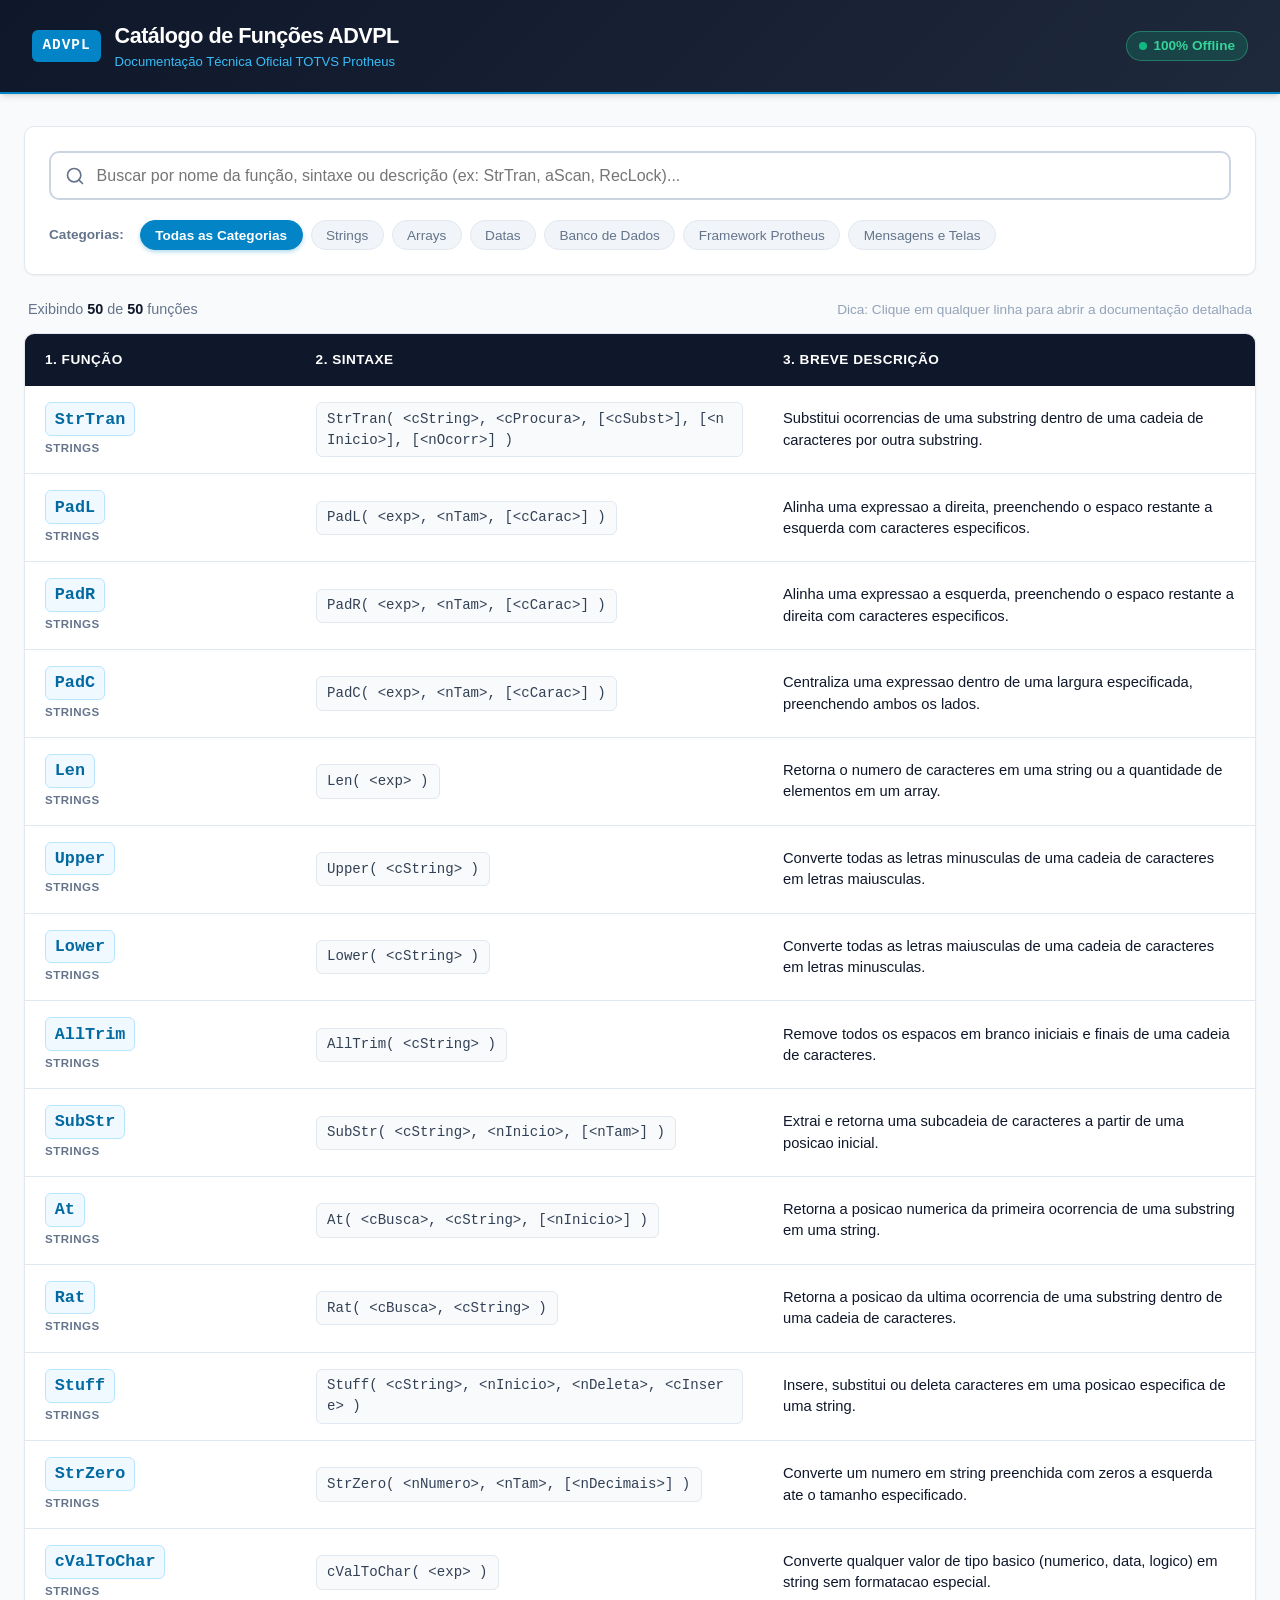
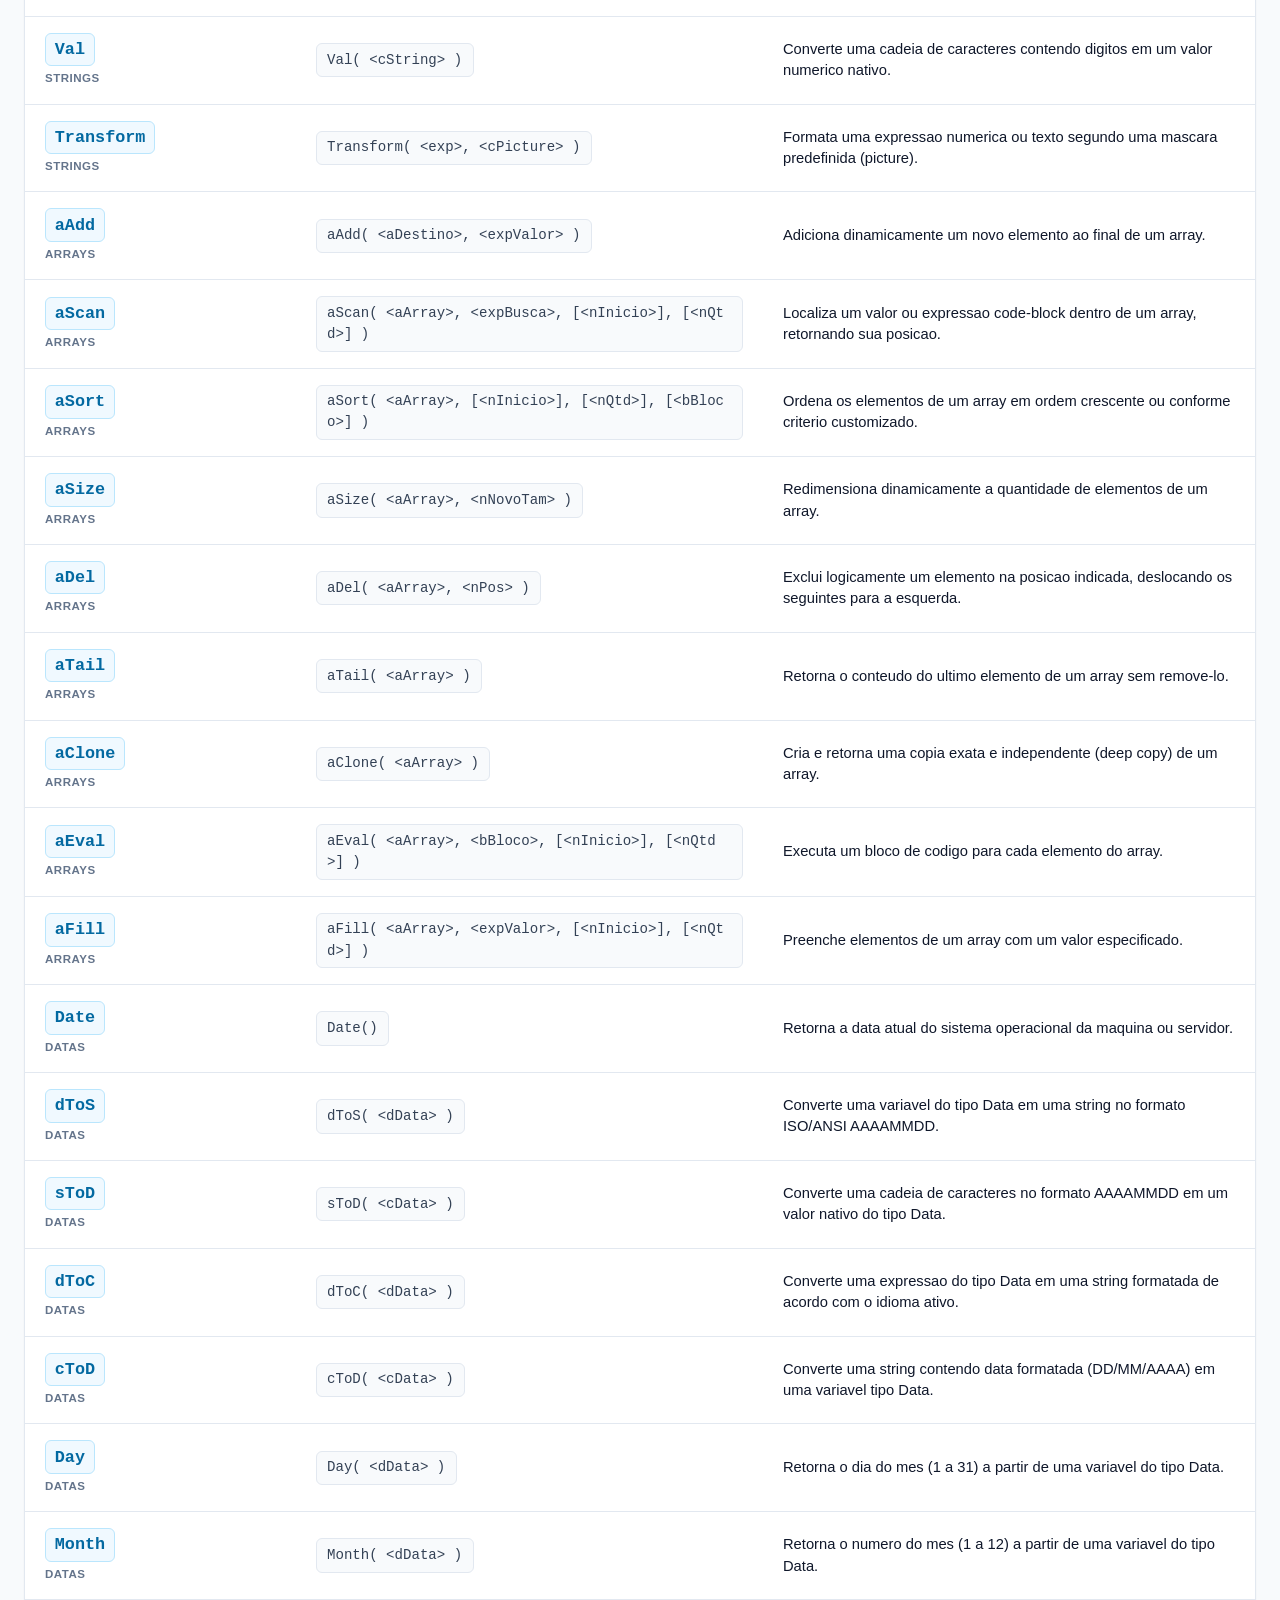
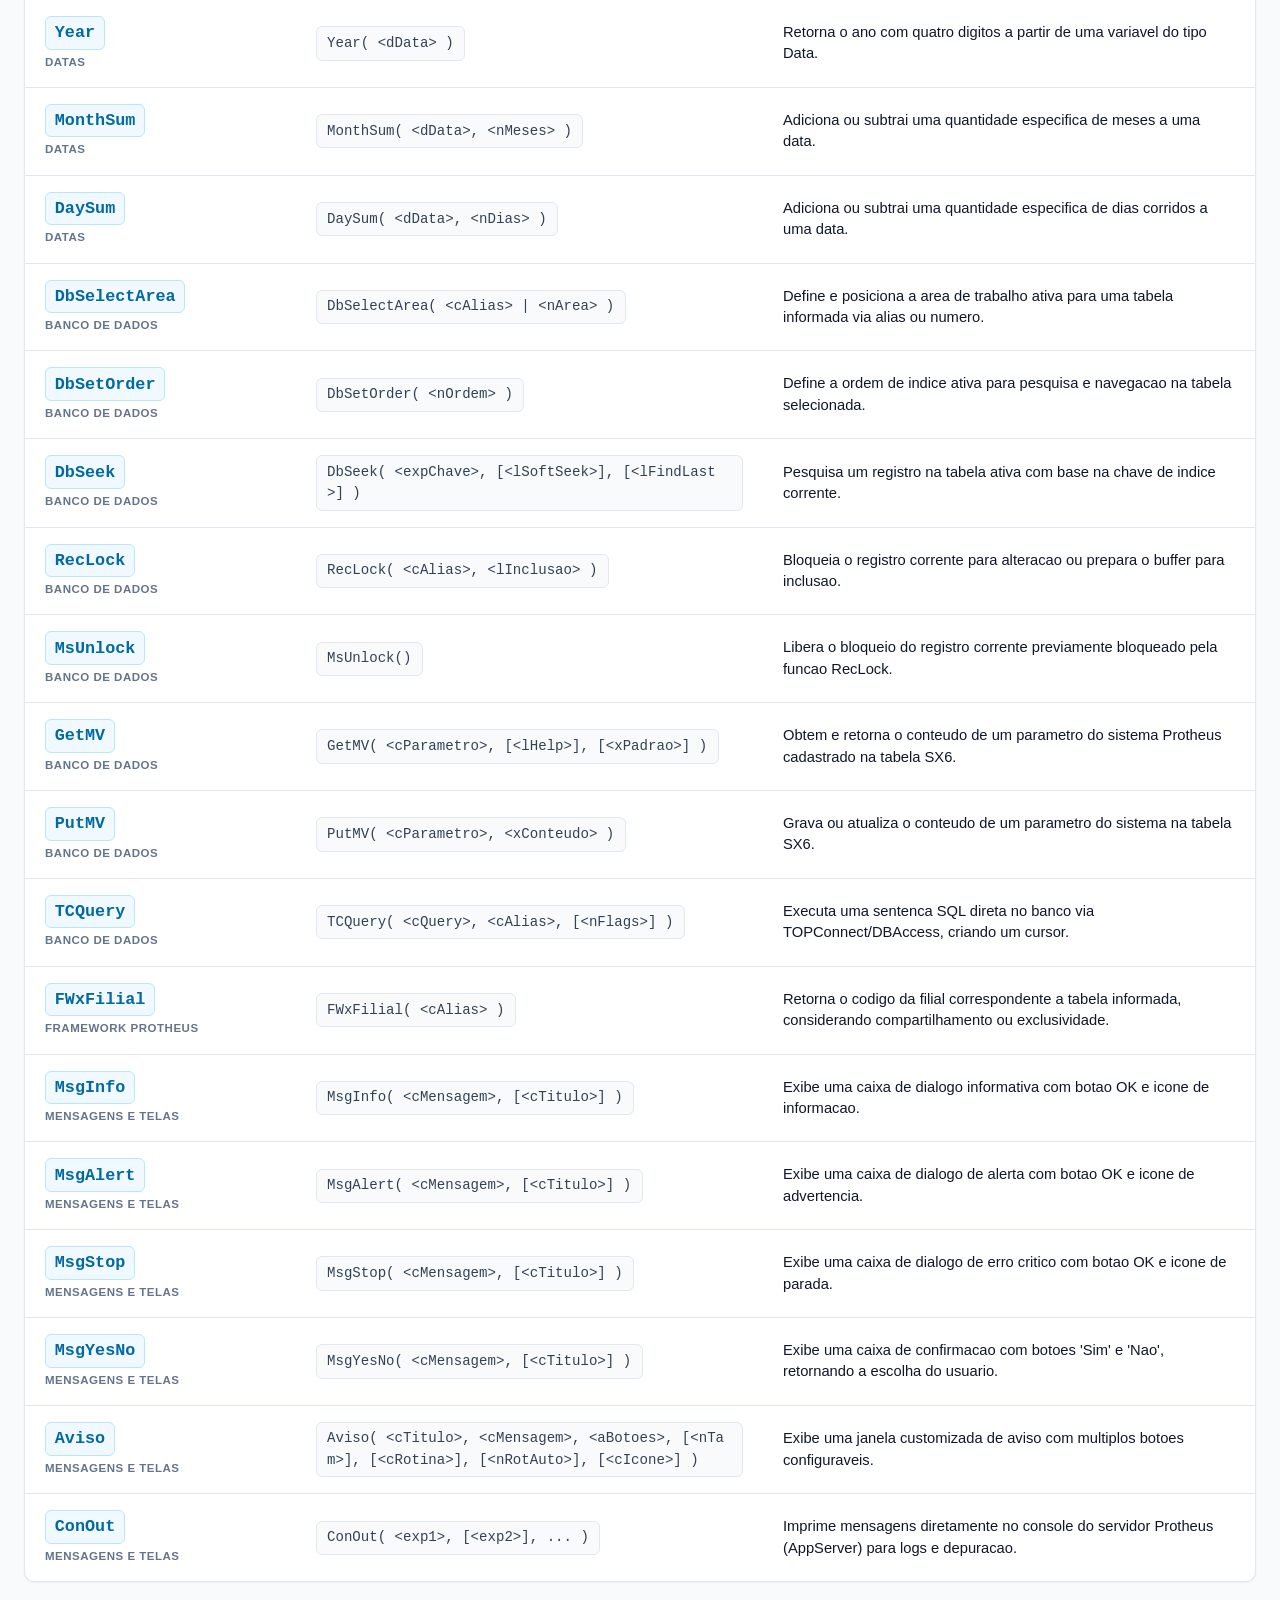
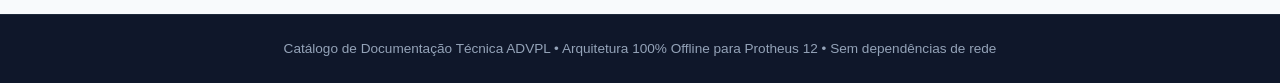
==== catalogo_advpl/index.html @ 663d8771 "feat: estrutura inicial do catalogo offline de funcoes ADVPL (50 funcoes)" ====
<!DOCTYPE html>
<html lang="pt-BR">
<head>
  <meta charset="UTF-8">
  <meta name="viewport" content="width=device-width, initial-scale=1.0">
  <title>Catálogo Técnico de Funções ADVPL - TOTVS Protheus</title>
  <link rel="stylesheet" href="style.css">
</head>
<body>

  <!-- Cabecalho Principal -->
  <header class="app-header">
    <div class="header-container">
      <div class="logo-area">
        <span class="logo-badge">ADVPL</span>
        <div>
          <h1 class="logo-title">Catálogo de Funções ADVPL</h1>
          <p class="logo-subtitle">Documentação Técnica Oficial TOTVS Protheus</p>
        </div>
      </div>
      <div class="header-meta">
        <span class="offline-pill" title="Funcionamento 100% autônomo sem internet">
          <span class="offline-dot"></span>
          100% Offline
        </span>
      </div>
    </div>
  </header>

  <!-- Conteudo Principal -->
  <main class="app-main">

    <!-- TELA 1: LISTAGEM PRINCIPAL -->
    <section id="viewList" class="view-list">
      <!-- Painel de Filtros e Busca -->
      <div class="controls-card">
        <div class="search-box">
          <span class="search-icon">
            <svg width="20" height="20" viewBox="0 0 24 24" fill="none" stroke="currentColor" stroke-width="2" stroke-linecap="round" stroke-linejoin="round">
              <circle cx="11" cy="11" r="8"></circle>
              <line x1="21" y1="21" x2="16.65" y2="16.65"></line>
            </svg>
          </span>
          <input 
            type="text" 
            id="searchInput" 
            class="search-input" 
            placeholder="Buscar por nome da função, sintaxe ou descrição (ex: StrTran, aScan, RecLock)..."
            autocomplete="off"
            spellcheck="false"
          >
          <button type="button" id="clearSearchBtn" class="clear-btn" title="Limpar busca">
            <svg width="18" height="18" viewBox="0 0 24 24" fill="none" stroke="currentColor" stroke-width="2">
              <line x1="18" y1="6" x2="6" y2="18"></line>
              <line x1="6" y1="6" x2="18" y2="18"></line>
            </svg>
          </button>
        </div>

        <div class="categories-bar">
          <span class="category-label">Categorias:</span>
          <div id="categoryFilters" style="display: inline-flex; flex-wrap: wrap; gap: 0.5rem;">
            <!-- Botoes de categoria gerados via JS -->
          </div>
        </div>
      </div>

      <!-- Barra de Metadados -->
      <div class="table-meta-bar">
        <span>Exibindo <span id="filteredCount" class="count-badge">0</span> de <span id="totalCount" class="count-badge">0</span> funções</span>
        <span style="font-size: 0.85rem; color: var(--text-light);">Dica: Clique em qualquer linha para abrir a documentação detalhada</span>
      </div>

      <!-- Tabela Responsiva com as 3 Colunas Obrigatorias -->
      <div id="tableContainer" class="table-container">
        <table class="advpl-table">
          <thead>
            <tr>
              <th class="col-func">1. Função</th>
              <th class="col-syntax">2. Sintaxe</th>
              <th class="col-desc">3. Breve Descrição</th>
            </tr>
          </thead>
          <tbody id="tableBody">
            <!-- Linhas geradas dinamicamente via app.js -->
          </tbody>
        </table>
      </div>

      <!-- Mensagem de Nenhum Resultado -->
      <div id="noResults" class="no-results" style="display: none;">
        <div class="no-results-icon">
          <svg width="48" height="48" viewBox="0 0 24 24" fill="none" stroke="currentColor" stroke-width="1.5">
            <circle cx="11" cy="11" r="8"></circle>
            <line x1="21" y1="21" x2="16.65" y2="16.65"></line>
            <line x1="8" y1="11" x2="14" y2="11"></line>
          </svg>
        </div>
        <h3>Nenhuma função encontrada</h3>
        <p>Verifique o termo digitado ou altere o filtro de categoria selecionado.</p>
      </div>
    </section>

    <!-- TELA 2: DETALHES DEDICADOS DA FUNCAO -->
    <section id="viewDetails" class="view-details">
      <div class="detail-nav-bar">
        <button type="button" id="backToListBtn" class="back-btn">
          <svg width="18" height="18" viewBox="0 0 24 24" fill="none" stroke="currentColor" stroke-width="2.5" stroke-linecap="round" stroke-linejoin="round">
            <line x1="19" y1="12" x2="5" y2="12"></line>
            <polyline points="12 19 5 12 12 5"></polyline>
          </svg>
          ← Voltar para a lista <span style="font-size: 0.8rem; color: var(--text-muted); font-weight: normal; margin-left: 0.35rem;">(ou pressione ESC)</span>
        </button>
      </div>

      <article class="detail-card">
        <!-- Cabecalho do Detalhe -->
        <header class="detail-header">
          <div class="detail-header-top">
            <h2 id="detailTitle" class="detail-func-title">NomeDaFuncao</h2>
            <span id="detailCategory" class="detail-cat-pill">Categoria</span>
          </div>
          <p id="detailQuickDesc" class="detail-quick-desc">Resumo rapido da funcao.</p>
        </header>

        <!-- Corpo dos Detalhes -->
        <div class="detail-body">
          <!-- 1. Sintaxe Completa -->
          <section class="detail-section">
            <h3 class="section-heading">
              <svg width="18" height="18" viewBox="0 0 24 24" fill="none" stroke="currentColor" stroke-width="2">
                <polyline points="16 18 22 12 16 6"></polyline>
                <polyline points="8 6 2 12 8 18"></polyline>
              </svg>
              Sintaxe Oficial
            </h3>
            <pre id="detailSyntax" class="syntax-block">Sintaxe()</pre>
          </section>

          <!-- 2. Tipo de Retorno -->
          <section class="detail-section">
            <h3 class="section-heading">Tipo de Retorno</h3>
            <div class="return-box">
              <span class="return-badge">Retorno:</span>
              <span id="detailReturn">NIL</span>
            </div>
          </section>

          <!-- 3. Descricao Detalhada -->
          <section class="detail-section">
            <h3 class="section-heading">Descrição Detalhada e Comportamento</h3>
            <p id="detailFullDesc" style="color: var(--text-main); line-height: 1.6; font-size: 0.98rem;"></p>
          </section>

          <!-- 4. Parametros -->
          <section class="detail-section">
            <h3 class="section-heading">Parâmetros da Função</h3>
            <div id="detailParamsContainer">
              <!-- Tabela de parametros gerada dinamicamente -->
            </div>
          </section>

          <!-- 5. Exemplo Pratico em ADVPL -->
          <section class="detail-section">
            <h3 class="section-heading">Exemplo Prático em ADVPL</h3>
            <div class="code-container">
              <div class="code-header">
                <span class="code-lang-tag">Código Fonte ADVPL / Protheus</span>
                <button type="button" id="copyCodeBtn" class="copy-btn" title="Copiar código para a área de transferência">
                  <svg width="14" height="14" viewBox="0 0 24 24" fill="none" stroke="currentColor" stroke-width="2">
                    <rect x="9" y="9" width="13" height="13" rx="2" ry="2"></rect>
                    <path d="M5 15H4a2 2 0 0 1-2-2V4a2 2 0 0 1 2-2h9a2 2 0 0 1 2 2v1"></path>
                  </svg>
                  Copiar código
                </button>
              </div>
              <pre id="detailCodeExample" class="code-pre"><code></code></pre>
            </div>
          </section>
        </div>
      </article>
    </section>

  </main>

  <!-- Rodape -->
  <footer class="app-footer">
    <p>Catálogo de Documentação Técnica ADVPL &bull; Arquitetura 100% Offline para Protheus 12 &bull; Sem dependências de rede</p>
  </footer>

  <!-- Scripts de Dados (Carregados localmente via protocolo file://) -->
  <script src="dados/strings.js"></script>
  <script src="dados/arrays.js"></script>
  <script src="dados/datas.js"></script>
  <script src="dados/banco_dados.js"></script>
  <script src="dados/framework_fw.js"></script>
  <script src="dados/mensagens_telas.js"></script>

  <!-- Script Principal da Aplicacao -->
  <script src="app.js"></script>
</body>
</html>
---- catalogo_advpl/style.css ----
/* ==========================================================================
   Catalogo de Funcoes ADVPL / TOTVS Protheus - Estilos 100% Offline
   Sem dependencias externas, sem Google Fonts, sem CDNs.
   ========================================================================== */

:root {
  --bg-primary: #f8fafc;
  --bg-surface: #ffffff;
  --bg-subtle: #f1f5f9;
  --bg-highlight: #e2e8f0;
  
  --text-main: #0f172a;
  --text-muted: #64748b;
  --text-light: #94a3b8;
  
  --primary: #0284c7;
  --primary-hover: #0369a1;
  --primary-soft: #e0f2fe;
  --primary-border: #bae6fd;
  
  --brand-totvs: #0f172a;
  --brand-totvs-accent: #38bdf8;
  
  --code-bg: #0f172a;
  --code-text: #f8fafc;
  --code-comment: #94a3b8;
  --code-keyword: #38bdf8;
  --code-string: #4ade80;
  --code-func: #fbbf24;
  
  --border-color: #cbd5e1;
  --border-subtle: #e2e8f0;
  
  --badge-bg: #e2e8f0;
  --badge-text: #334155;
  
  --radius-sm: 6px;
  --radius-md: 10px;
  --radius-lg: 16px;
  
  --shadow-sm: 0 1px 2px 0 rgb(0 0 0 / 0.05);
  --shadow-md: 0 4px 6px -1px rgb(0 0 0 / 0.1), 0 2px 4px -2px rgb(0 0 0 / 0.1);
  --shadow-lg: 0 10px 15px -3px rgb(0 0 0 / 0.1), 0 4px 6px -4px rgb(0 0 0 / 0.1);
  
  --font-sans: -apple-system, BlinkMacSystemFont, "Segoe UI", Roboto, "Helvetica Neue", Arial, sans-serif;
  --font-mono: "Consolas", "Fira Code", "Cascadia Code", "Courier New", monospace;
}

/* Reset basico */
*, *::before, *::after {
  box-sizing: border-box;
  margin: 0;
  padding: 0;
}

body {
  font-family: var(--font-sans);
  background-color: var(--bg-primary);
  color: var(--text-main);
  line-height: 1.5;
  min-height: 100vh;
  display: flex;
  flex-direction: column;
  -webkit-font-smoothing: antialiased;
}

/* Header */
.app-header {
  background: linear-gradient(135deg, #0f172a 0%, #1e293b 100%);
  color: #ffffff;
  padding: 1.25rem 2rem;
  box-shadow: var(--shadow-md);
  position: sticky;
  top: 0;
  z-index: 50;
  border-bottom: 2px solid #0284c7;
}

.header-container {
  max-width: 1300px;
  margin: 0 auto;
  display: flex;
  align-items: center;
  justify-content: space-between;
  flex-wrap: wrap;
  gap: 1rem;
}

.logo-area {
  display: flex;
  align-items: center;
  gap: 0.85rem;
}

.logo-badge {
  background: #0284c7;
  color: #ffffff;
  font-family: var(--font-mono);
  font-weight: 700;
  font-size: 0.9rem;
  padding: 0.35rem 0.65rem;
  border-radius: var(--radius-sm);
  letter-spacing: 1px;
}

.logo-title {
  font-size: 1.35rem;
  font-weight: 700;
  letter-spacing: -0.5px;
}

.logo-subtitle {
  font-size: 0.82rem;
  color: var(--brand-totvs-accent);
  font-weight: 500;
}

.header-meta {
  display: flex;
  align-items: center;
  gap: 0.75rem;
  font-size: 0.85rem;
}

.offline-pill {
  background: rgba(16, 185, 129, 0.2);
  color: #34d399;
  border: 1px solid rgba(52, 211, 153, 0.4);
  padding: 0.25rem 0.75rem;
  border-radius: 9999px;
  font-weight: 600;
  display: inline-flex;
  align-items: center;
  gap: 0.4rem;
}

.offline-dot {
  width: 8px;
  height: 8px;
  border-radius: 50%;
  background-color: #10b981;
}

/* Conteudo Principal */
.app-main {
  flex: 1;
  max-width: 1300px;
  width: 100%;
  margin: 0 auto;
  padding: 2rem 1.5rem;
}

/* Painel de Filtros e Busca */
.controls-card {
  background: var(--bg-surface);
  border-radius: var(--radius-md);
  padding: 1.5rem;
  margin-bottom: 1.5rem;
  box-shadow: var(--shadow-sm);
  border: 1px solid var(--border-subtle);
}

.search-box {
  position: relative;
  margin-bottom: 1.25rem;
}

.search-icon {
  position: absolute;
  left: 1rem;
  top: 50%;
  transform: translateY(-50%);
  color: var(--text-muted);
  pointer-events: none;
  display: flex;
  align-items: center;
}

.search-input {
  width: 100%;
  padding: 0.85rem 1rem 0.85rem 2.85rem;
  font-size: 1rem;
  border: 2px solid var(--border-color);
  border-radius: var(--radius-md);
  outline: none;
  font-family: inherit;
  color: var(--text-main);
  background-color: #ffffff;
  transition: border-color 0.2s, box-shadow 0.2s;
}

.search-input:focus {
  border-color: var(--primary);
  box-shadow: 0 0 0 3px rgba(2, 132, 199, 0.15);
}

.clear-btn {
  position: absolute;
  right: 1rem;
  top: 50%;
  transform: translateY(-50%);
  background: transparent;
  border: none;
  color: var(--text-muted);
  cursor: pointer;
  padding: 0.25rem;
  border-radius: 4px;
  display: none;
}

.clear-btn:hover {
  color: var(--text-main);
  background-color: var(--bg-highlight);
}

/* Categorias */
.categories-bar {
  display: flex;
  flex-wrap: wrap;
  gap: 0.5rem;
  align-items: center;
}

.category-label {
  font-size: 0.85rem;
  font-weight: 600;
  color: var(--text-muted);
  margin-right: 0.5rem;
}

.cat-btn {
  background: var(--bg-subtle);
  border: 1px solid var(--border-subtle);
  color: var(--text-muted);
  font-size: 0.85rem;
  font-weight: 500;
  padding: 0.4rem 0.9rem;
  border-radius: 9999px;
  cursor: pointer;
  transition: all 0.2s;
  font-family: inherit;
}

.cat-btn:hover {
  background: var(--bg-highlight);
  color: var(--text-main);
}

.cat-btn.active {
  background: var(--primary);
  border-color: var(--primary);
  color: #ffffff;
  font-weight: 600;
  box-shadow: 0 2px 4px rgba(2, 132, 199, 0.3);
}

/* Barra de Status da Tabela */
.table-meta-bar {
  display: flex;
  justify-content: space-between;
  align-items: center;
  margin-bottom: 0.75rem;
  padding: 0 0.25rem;
  font-size: 0.9rem;
  color: var(--text-muted);
}

.count-badge {
  font-weight: 600;
  color: var(--text-main);
}

/* Tabela de Funcoes */
.table-container {
  background: var(--bg-surface);
  border-radius: var(--radius-md);
  border: 1px solid var(--border-subtle);
  box-shadow: var(--shadow-sm);
  overflow: hidden;
}

.advpl-table {
  width: 100%;
  border-collapse: collapse;
  text-align: left;
}

.advpl-table thead {
  background-color: #0f172a;
  color: #ffffff;
}

.advpl-table th {
  padding: 1rem 1.25rem;
  font-size: 0.85rem;
  font-weight: 700;
  text-transform: uppercase;
  letter-spacing: 0.5px;
}

.advpl-table th.col-func {
  width: 22%;
}

.advpl-table th.col-syntax {
  width: 38%;
}

.advpl-table th.col-desc {
  width: 40%;
}

.advpl-table tbody tr {
  border-bottom: 1px solid var(--border-subtle);
  cursor: pointer;
  transition: background-color 0.15s ease, transform 0.1s;
}

.advpl-table tbody tr:last-child {
  border-bottom: none;
}

.advpl-table tbody tr:hover {
  background-color: var(--primary-soft);
}

.advpl-table td {
  padding: 1rem 1.25rem;
  vertical-align: middle;
  font-size: 0.92rem;
}

/* Coluna 1: Funcao */
.func-name-cell {
  display: flex;
  flex-direction: column;
  gap: 0.25rem;
}

.func-name-tag {
  font-family: var(--font-mono);
  font-weight: 700;
  font-size: 1.05rem;
  color: #0369a1;
  background: #f0f9ff;
  border: 1px solid #bae6fd;
  display: inline-block;
  padding: 0.2rem 0.55rem;
  border-radius: var(--radius-sm);
  width: fit-content;
}

.func-cat-badge {
  font-size: 0.72rem;
  font-weight: 600;
  text-transform: uppercase;
  color: var(--text-muted);
  letter-spacing: 0.5px;
}

/* Coluna 2: Sintaxe */
.syntax-code {
  font-family: var(--font-mono);
  font-size: 0.88rem;
  color: #334155;
  background-color: #f8fafc;
  padding: 0.35rem 0.65rem;
  border-radius: var(--radius-sm);
  border: 1px solid var(--border-subtle);
  word-break: break-all;
  display: inline-block;
}

/* Coluna 3: Descricao */
.desc-text {
  color: var(--text-main);
  line-height: 1.45;
}

/* Estado de busca vazia */
.no-results {
  text-align: center;
  padding: 4rem 2rem;
  color: var(--text-muted);
}

.no-results-icon {
  margin-bottom: 1rem;
  opacity: 0.5;
}

.no-results h3 {
  font-size: 1.2rem;
  color: var(--text-main);
  margin-bottom: 0.5rem;
}

/* ==========================================================================
   Tela de Detalhes Dedicada
   ========================================================================== */
.view-details {
  display: none; /* Controlado via JS */
}

.detail-nav-bar {
  margin-bottom: 1.5rem;
}

.back-btn {
  background: var(--bg-surface);
  border: 1px solid var(--border-color);
  color: var(--text-main);
  padding: 0.6rem 1.2rem;
  border-radius: var(--radius-sm);
  font-size: 0.95rem;
  font-weight: 600;
  display: inline-flex;
  align-items: center;
  gap: 0.5rem;
  cursor: pointer;
  transition: all 0.2s;
  box-shadow: var(--shadow-sm);
  font-family: inherit;
}

.back-btn:hover {
  background: var(--bg-highlight);
  border-color: var(--text-muted);
}

.detail-card {
  background: var(--bg-surface);
  border-radius: var(--radius-lg);
  border: 1px solid var(--border-subtle);
  box-shadow: var(--shadow-md);
  overflow: hidden;
}

.detail-header {
  background: linear-gradient(135deg, #0f172a 0%, #1e293b 100%);
  color: #ffffff;
  padding: 2rem;
  border-bottom: 3px solid var(--primary);
}

.detail-header-top {
  display: flex;
  align-items: center;
  gap: 1rem;
  margin-bottom: 0.75rem;
  flex-wrap: wrap;
}

.detail-func-title {
  font-family: var(--font-mono);
  font-size: 2.2rem;
  font-weight: 700;
  letter-spacing: -0.5px;
  color: #38bdf8;
}

.detail-cat-pill {
  background: rgba(255, 255, 255, 0.15);
  color: #ffffff;
  font-size: 0.8rem;
  font-weight: 600;
  padding: 0.35rem 0.85rem;
  border-radius: 9999px;
  letter-spacing: 0.5px;
  text-transform: uppercase;
}

.detail-quick-desc {
  font-size: 1.1rem;
  color: #cbd5e1;
  max-width: 900px;
}

.detail-body {
  padding: 2rem;
}

.detail-section {
  margin-bottom: 2rem;
}

.detail-section:last-child {
  margin-bottom: 0;
}

.section-heading {
  font-size: 1.15rem;
  font-weight: 700;
  color: #0f172a;
  margin-bottom: 0.75rem;
  display: flex;
  align-items: center;
  gap: 0.5rem;
  border-bottom: 2px solid var(--bg-highlight);
  padding-bottom: 0.5rem;
}

/* Bloco de Sintaxe */
.syntax-block {
  background-color: #0f172a;
  color: #38bdf8;
  font-family: var(--font-mono);
  font-size: 1rem;
  padding: 1.25rem;
  border-radius: var(--radius-md);
  border-left: 4px solid var(--primary);
  overflow-x: auto;
  white-space: pre-wrap;
  word-break: break-all;
}

/* Retorno */
.return-box {
  background: var(--bg-subtle);
  border: 1px solid var(--border-subtle);
  border-radius: var(--radius-md);
  padding: 1rem 1.25rem;
  font-size: 0.95rem;
  display: flex;
  align-items: center;
  gap: 0.5rem;
}

.return-badge {
  font-weight: 700;
  color: #0369a1;
  background: #e0f2fe;
  padding: 0.2rem 0.5rem;
  border-radius: var(--radius-sm);
  font-size: 0.85rem;
}

/* Tabela de Parametros */
.params-table {
  width: 100%;
  border-collapse: collapse;
  margin-top: 0.5rem;
}

.params-table th {
  background: var(--bg-subtle);
  text-align: left;
  padding: 0.75rem 1rem;
  font-size: 0.82rem;
  font-weight: 700;
  text-transform: uppercase;
  color: var(--text-muted);
  border-bottom: 2px solid var(--border-color);
}

.params-table td {
  padding: 0.85rem 1rem;
  border-bottom: 1px solid var(--border-subtle);
  font-size: 0.92rem;
  vertical-align: top;
}

.param-name {
  font-family: var(--font-mono);
  font-weight: 700;
  color: #0369a1;
}

.param-type {
  font-size: 0.85rem;
  color: var(--text-muted);
  font-weight: 500;
}

.param-req {
  font-size: 0.75rem;
  font-weight: 600;
  padding: 0.15rem 0.45rem;
  border-radius: 4px;
}

.param-req.mandatory {
  background: #fee2e2;
  color: #b91c1c;
}

.param-req.optional {
  background: #f1f5f9;
  color: #475569;
}

/* Bloco de Codigo do Exemplo */
.code-container {
  background-color: var(--code-bg);
  border-radius: var(--radius-md);
  overflow: hidden;
  box-shadow: var(--shadow-md);
  border: 1px solid #1e293b;
}

.code-header {
  background: #1e293b;
  display: flex;
  align-items: center;
  justify-content: space-between;
  padding: 0.65rem 1.25rem;
  border-bottom: 1px solid #334155;
}

.code-lang-tag {
  color: #94a3b8;
  font-family: var(--font-mono);
  font-size: 0.8rem;
  font-weight: 600;
  text-transform: uppercase;
  letter-spacing: 1px;
}

.copy-btn {
  background: #334155;
  color: #f8fafc;
  border: none;
  border-radius: var(--radius-sm);
  padding: 0.35rem 0.75rem;
  font-size: 0.8rem;
  font-weight: 600;
  cursor: pointer;
  display: inline-flex;
  align-items: center;
  gap: 0.4rem;
  transition: all 0.2s;
  font-family: inherit;
}

.copy-btn:hover {
  background: #475569;
}

.copy-btn.copied {
  background: #10b981;
  color: #ffffff;
}

.code-pre {
  margin: 0;
  padding: 1.25rem;
  overflow-x: auto;
  font-family: var(--font-mono);
  font-size: 0.92rem;
  line-height: 1.6;
  color: var(--code-text);
  white-space: pre;
}

/* Footer */
.app-footer {
  background: #0f172a;
  color: #94a3b8;
  text-align: center;
  padding: 1.5rem;
  font-size: 0.85rem;
  border-top: 1px solid #1e293b;
  margin-top: auto;
}

.app-footer a {
  color: #38bdf8;
  text-decoration: none;
}

/* Responsividade */
@media (max-width: 900px) {
  .advpl-table th.col-syntax,
  .advpl-table td.col-syntax {
    display: none;
  }
  
  .advpl-table th.col-func {
    width: 35%;
  }
  
  .advpl-table th.col-desc {
    width: 65%;
  }

  .detail-func-title {
    font-size: 1.75rem;
  }
}

@media (max-width: 640px) {
  .app-header {
    padding: 1rem;
  }

  .app-main {
    padding: 1rem 0.75rem;
  }

  .controls-card {
    padding: 1rem;
  }

  .detail-body {
    padding: 1rem;
  }

  .detail-header {
    padding: 1.25rem 1rem;
  }
}
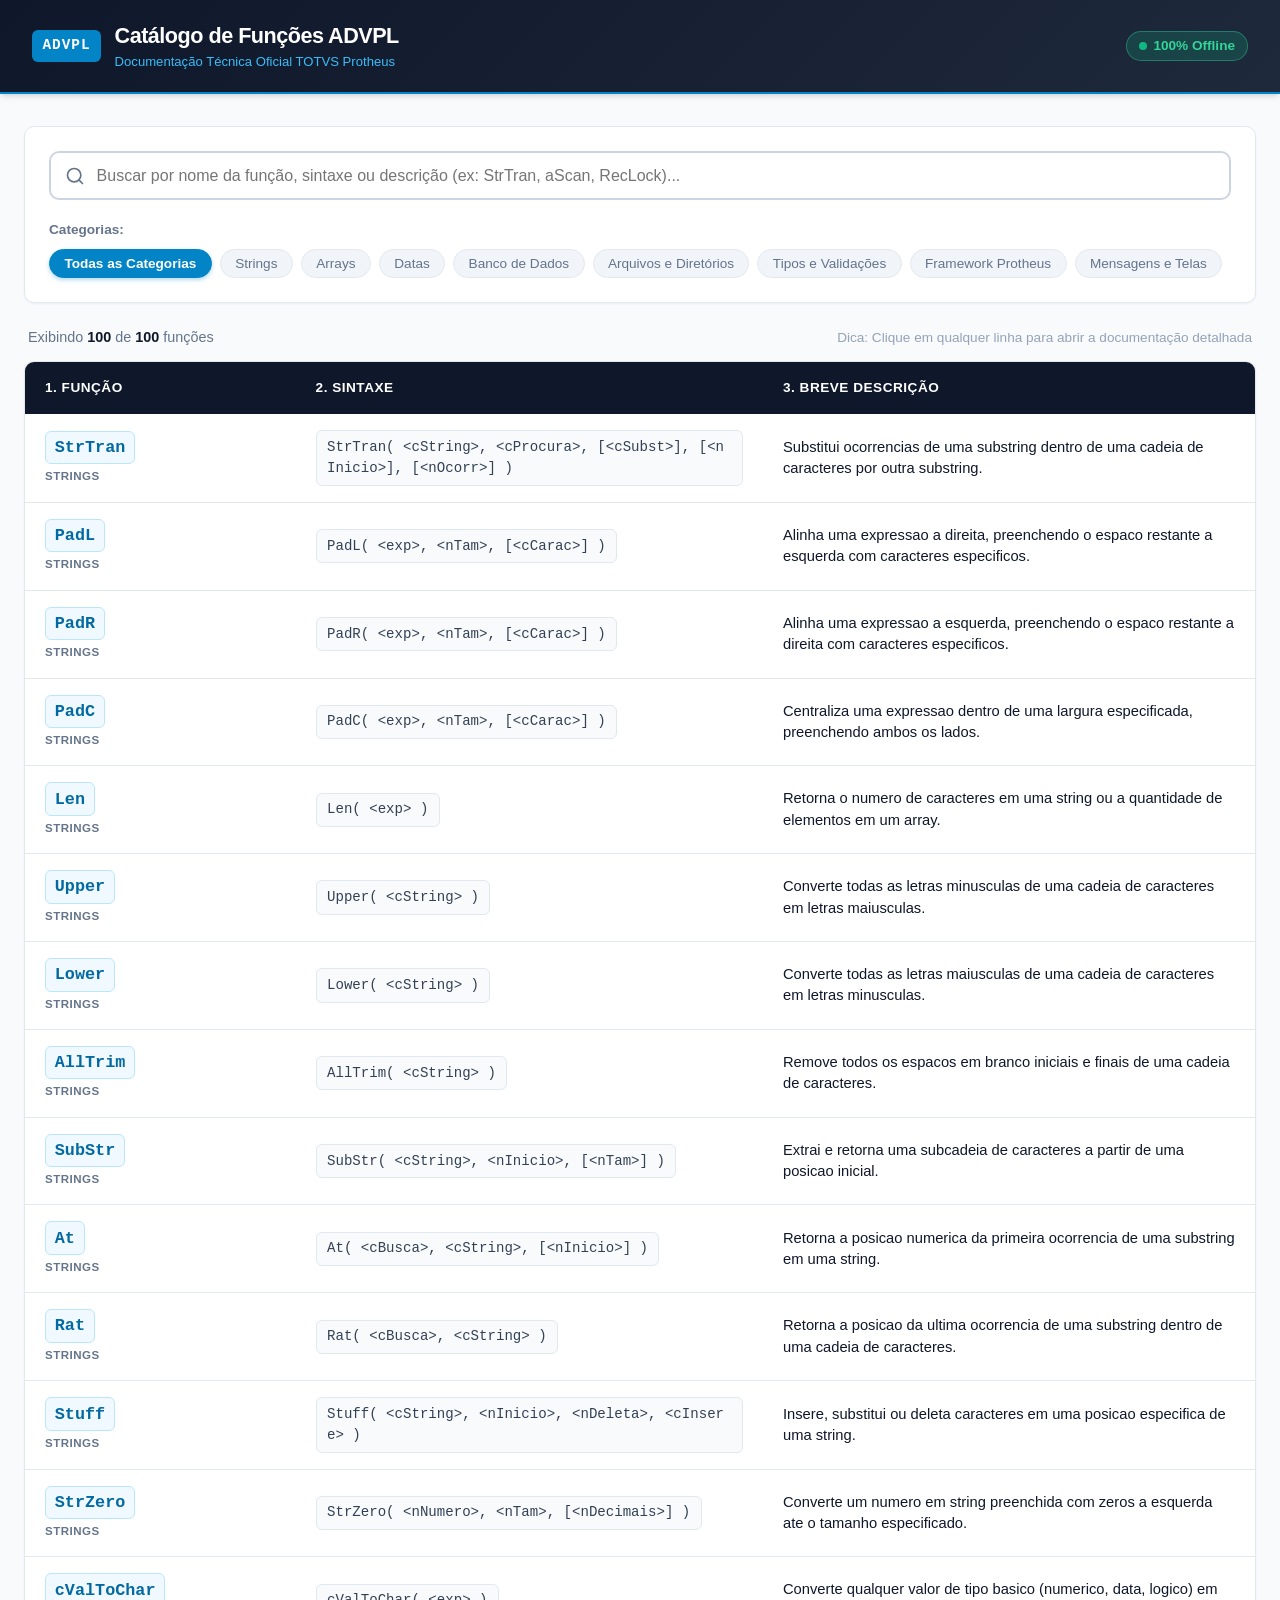
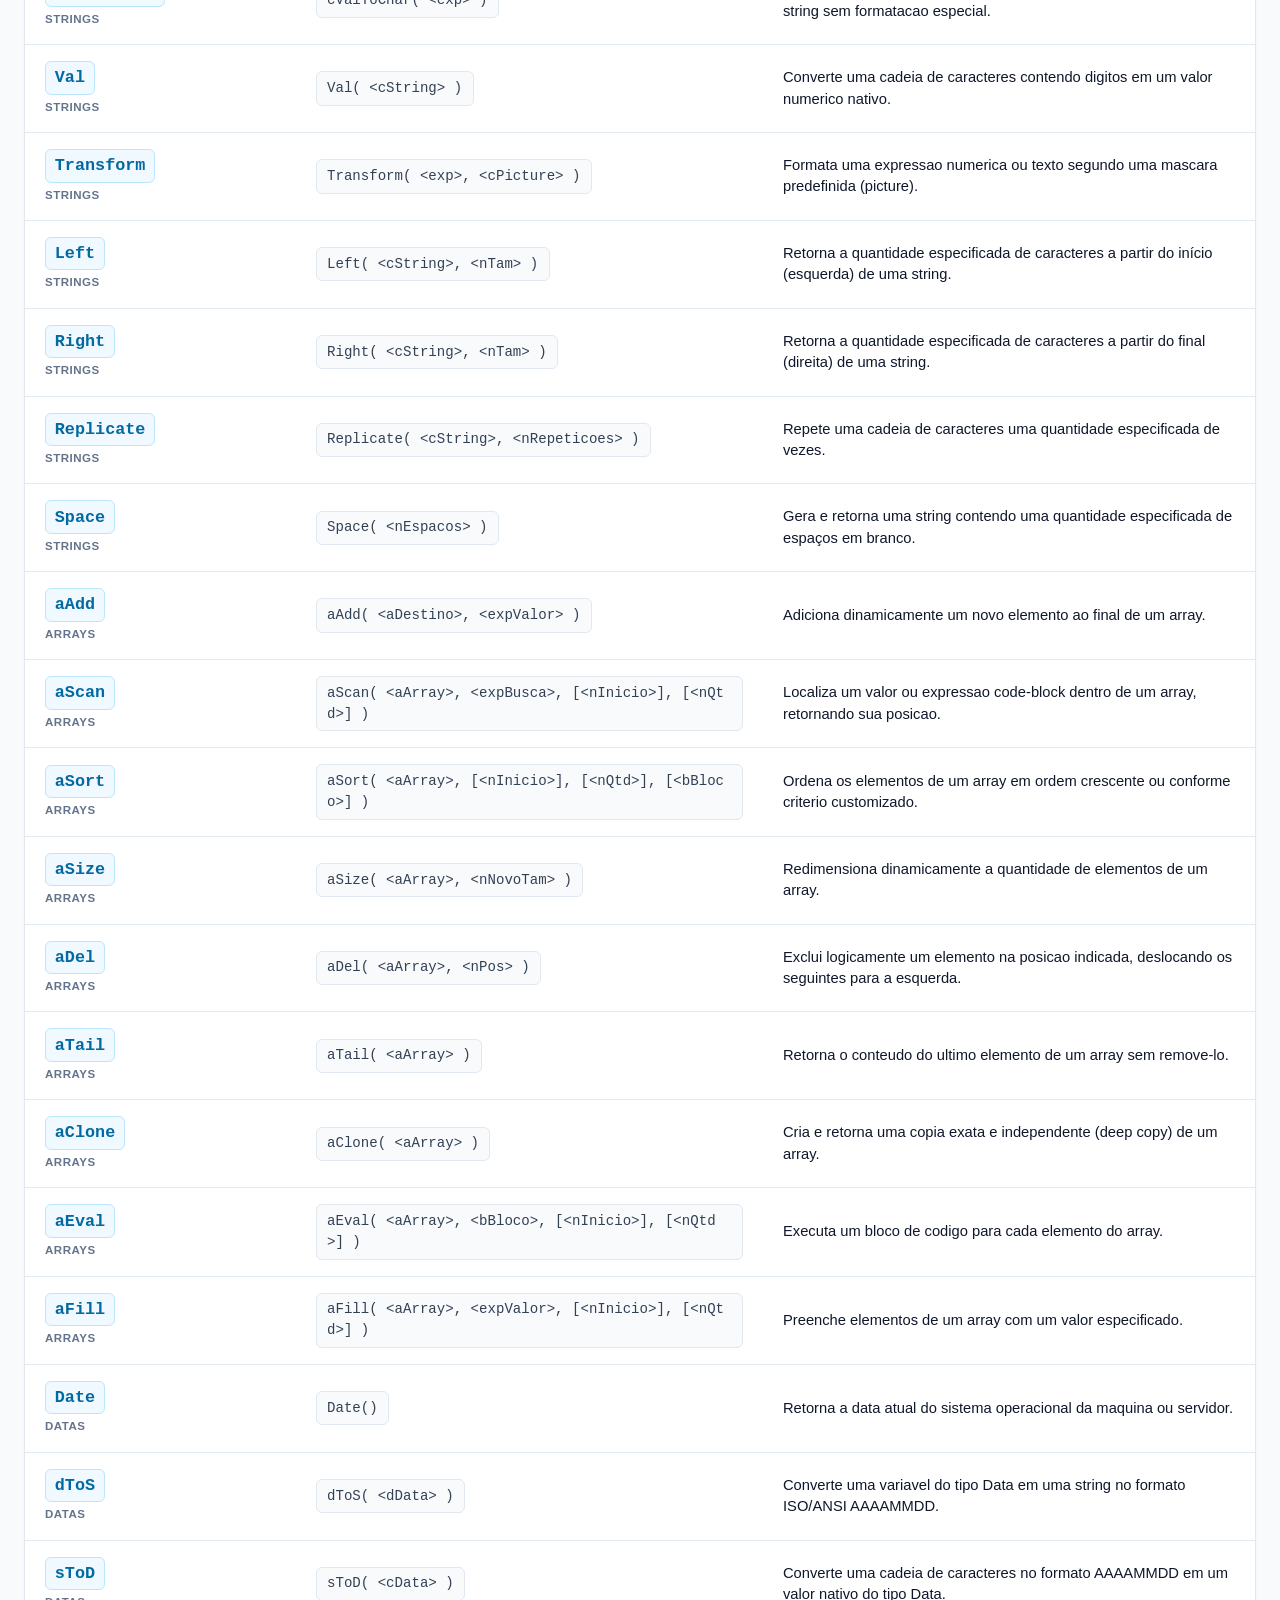
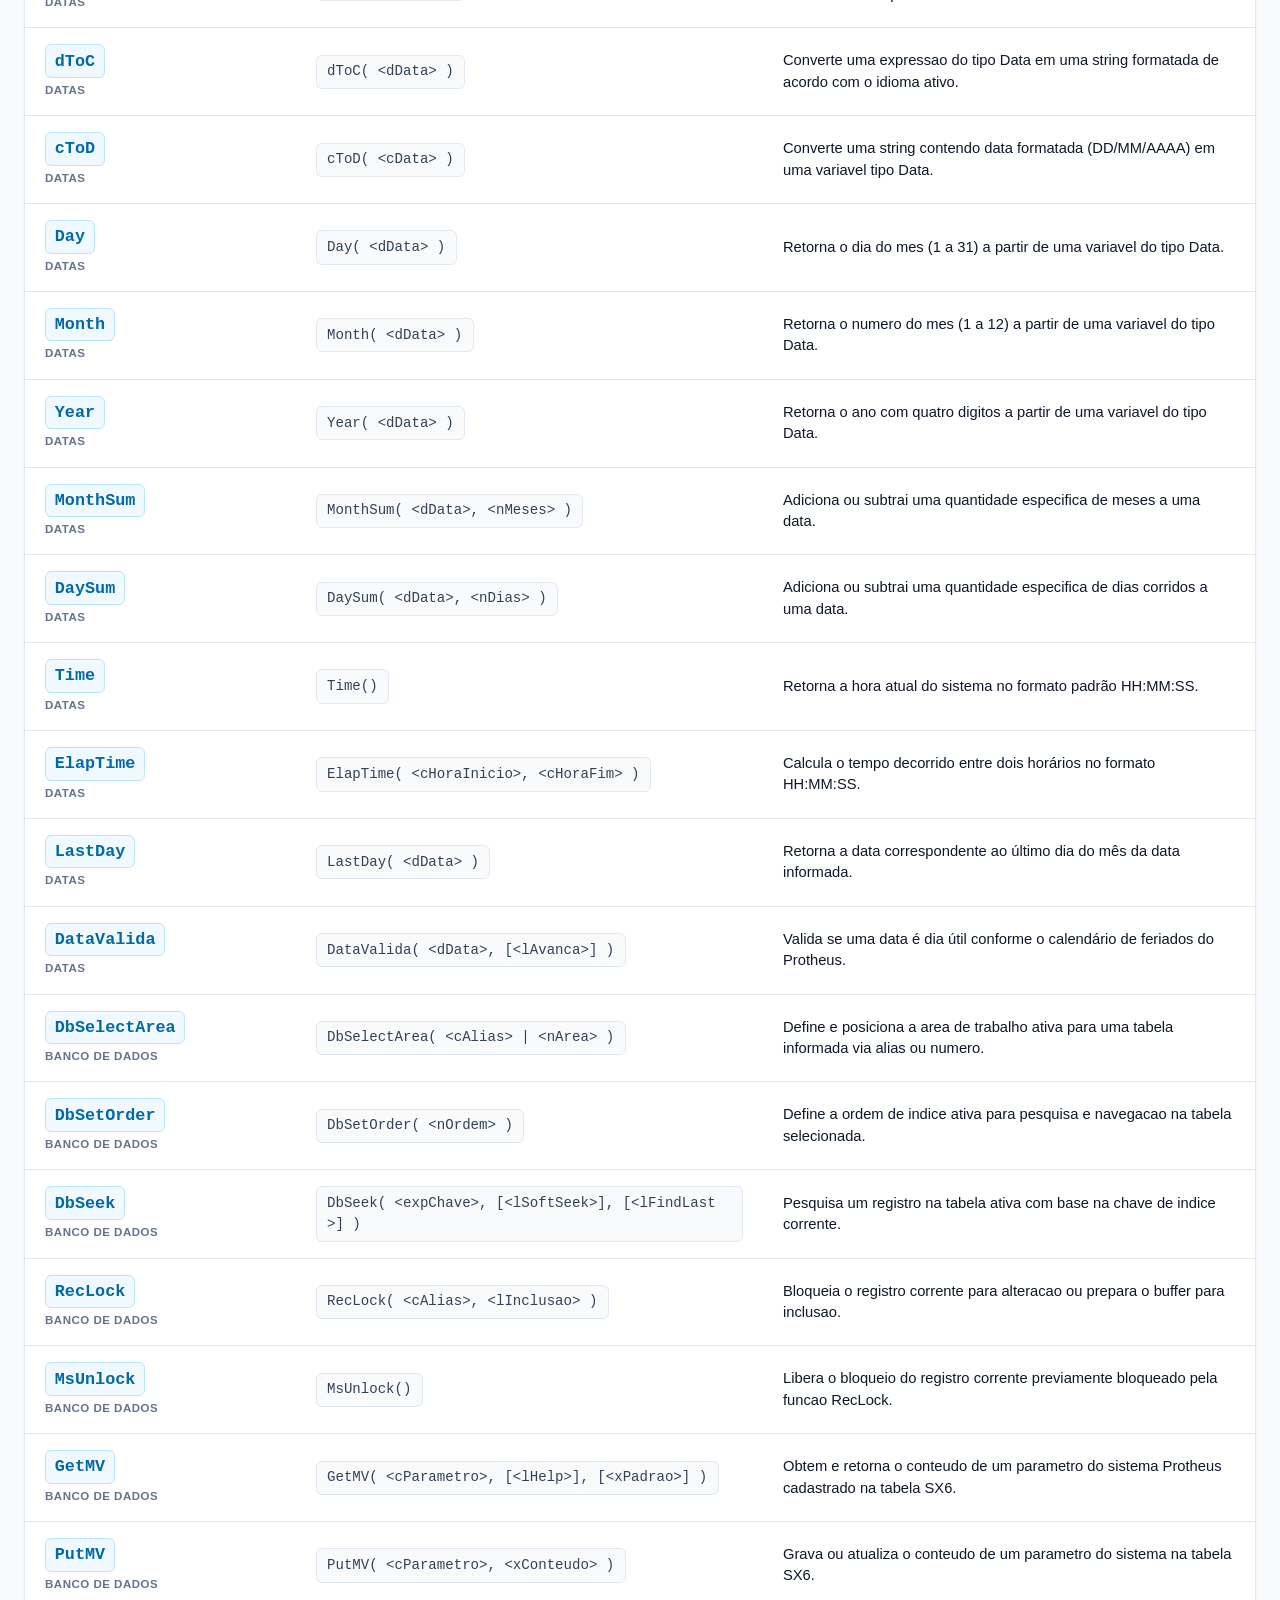
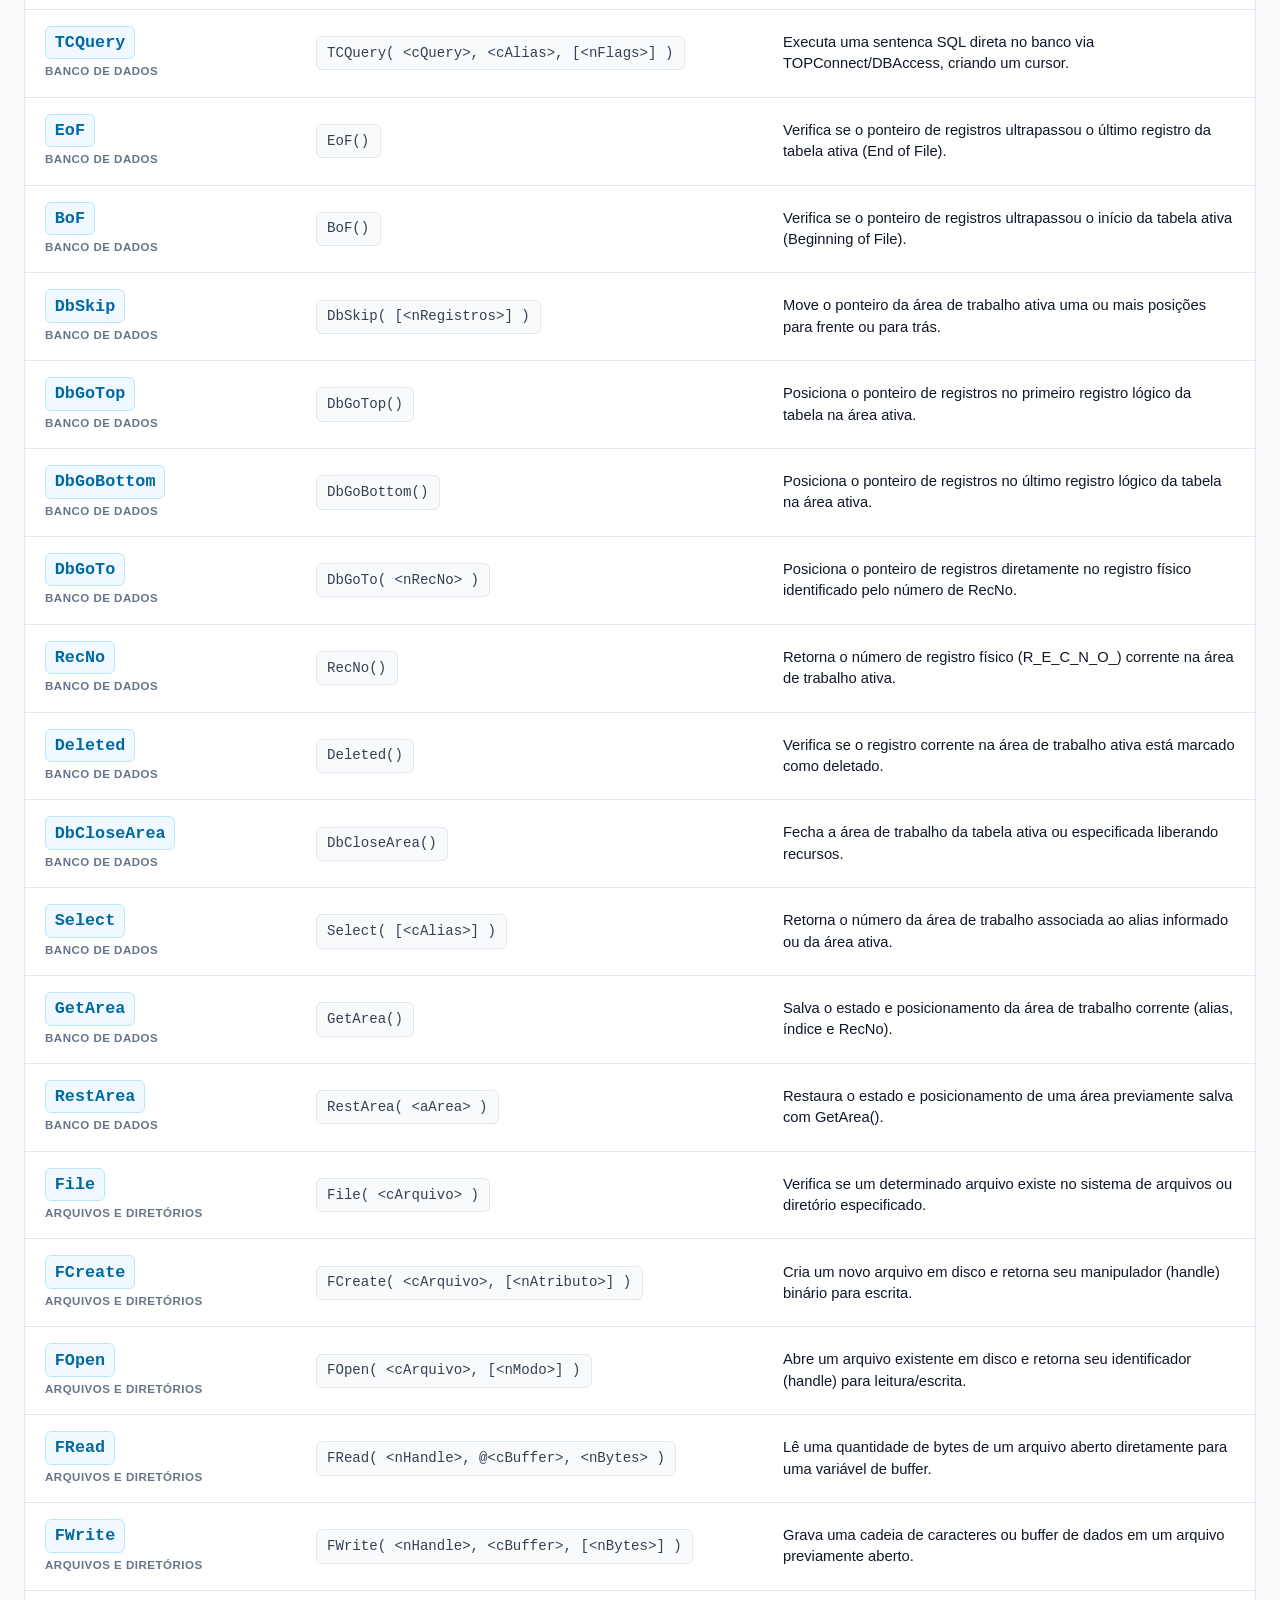
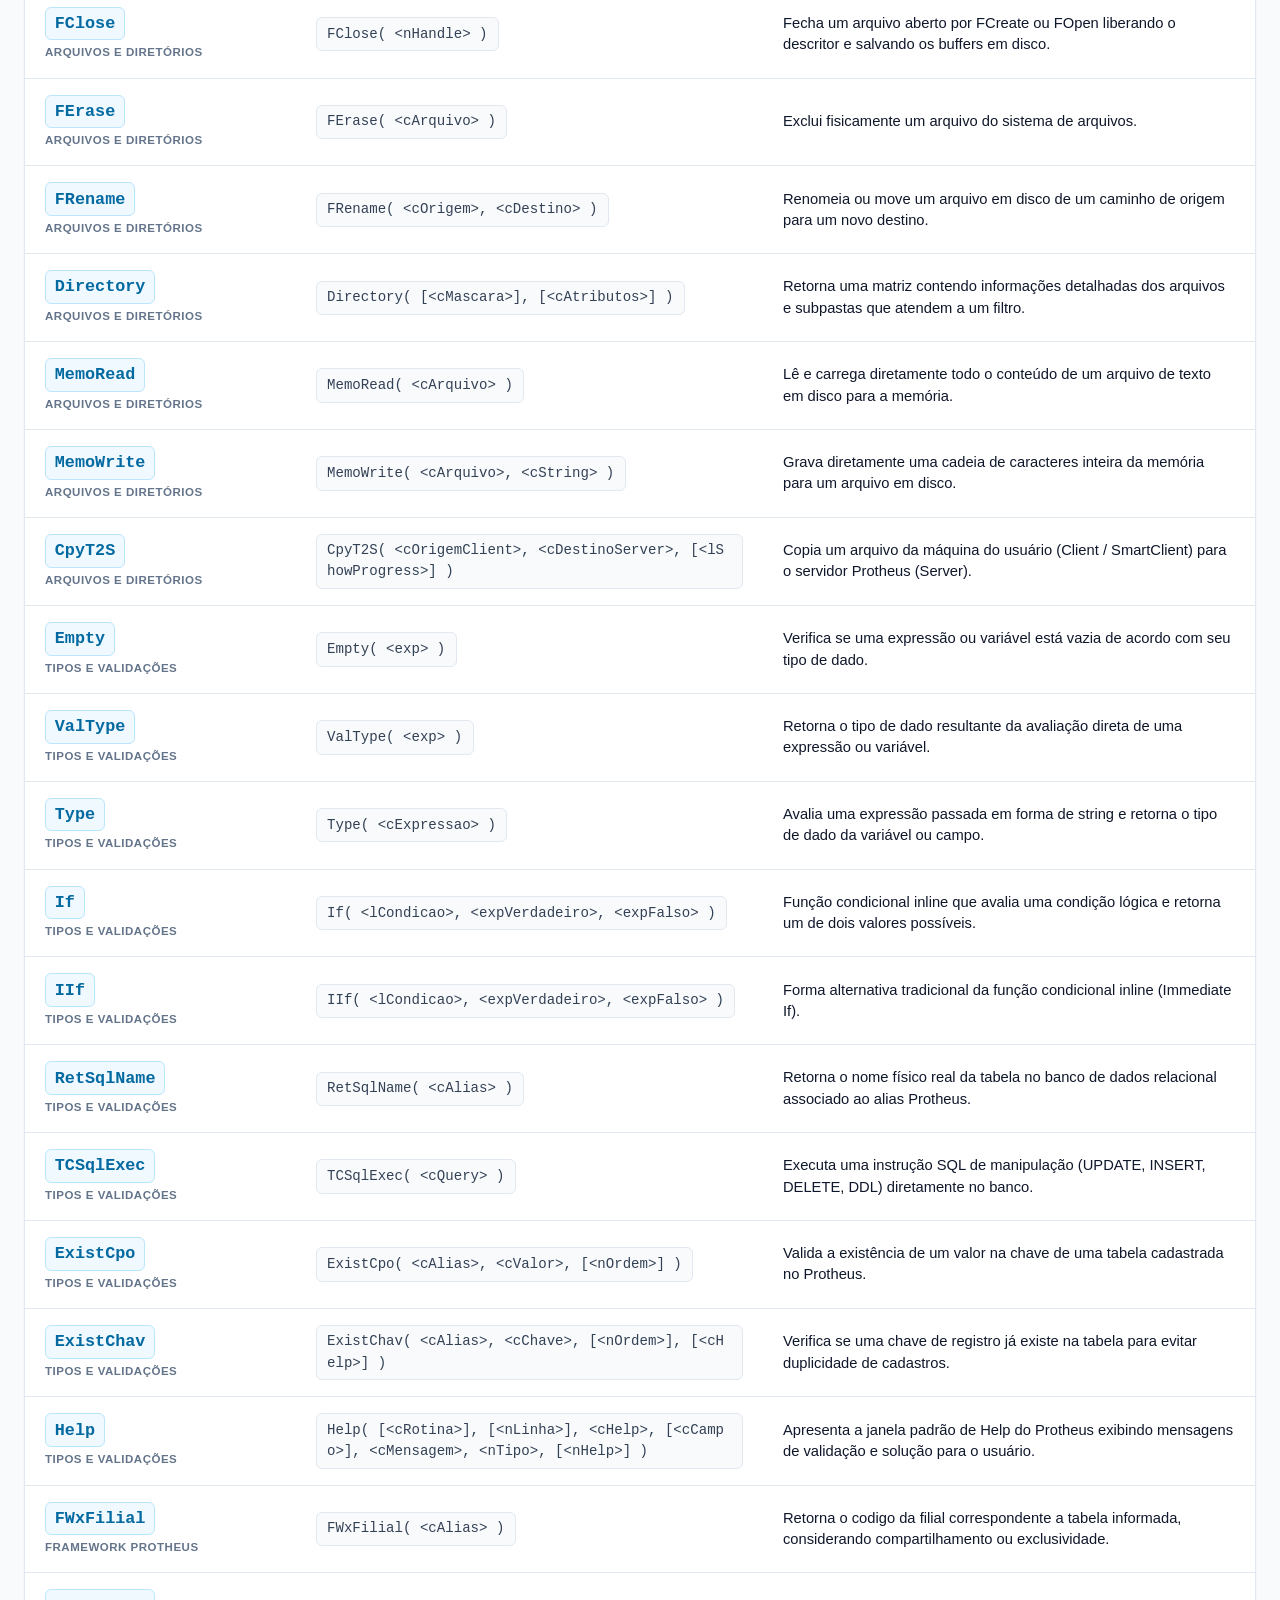
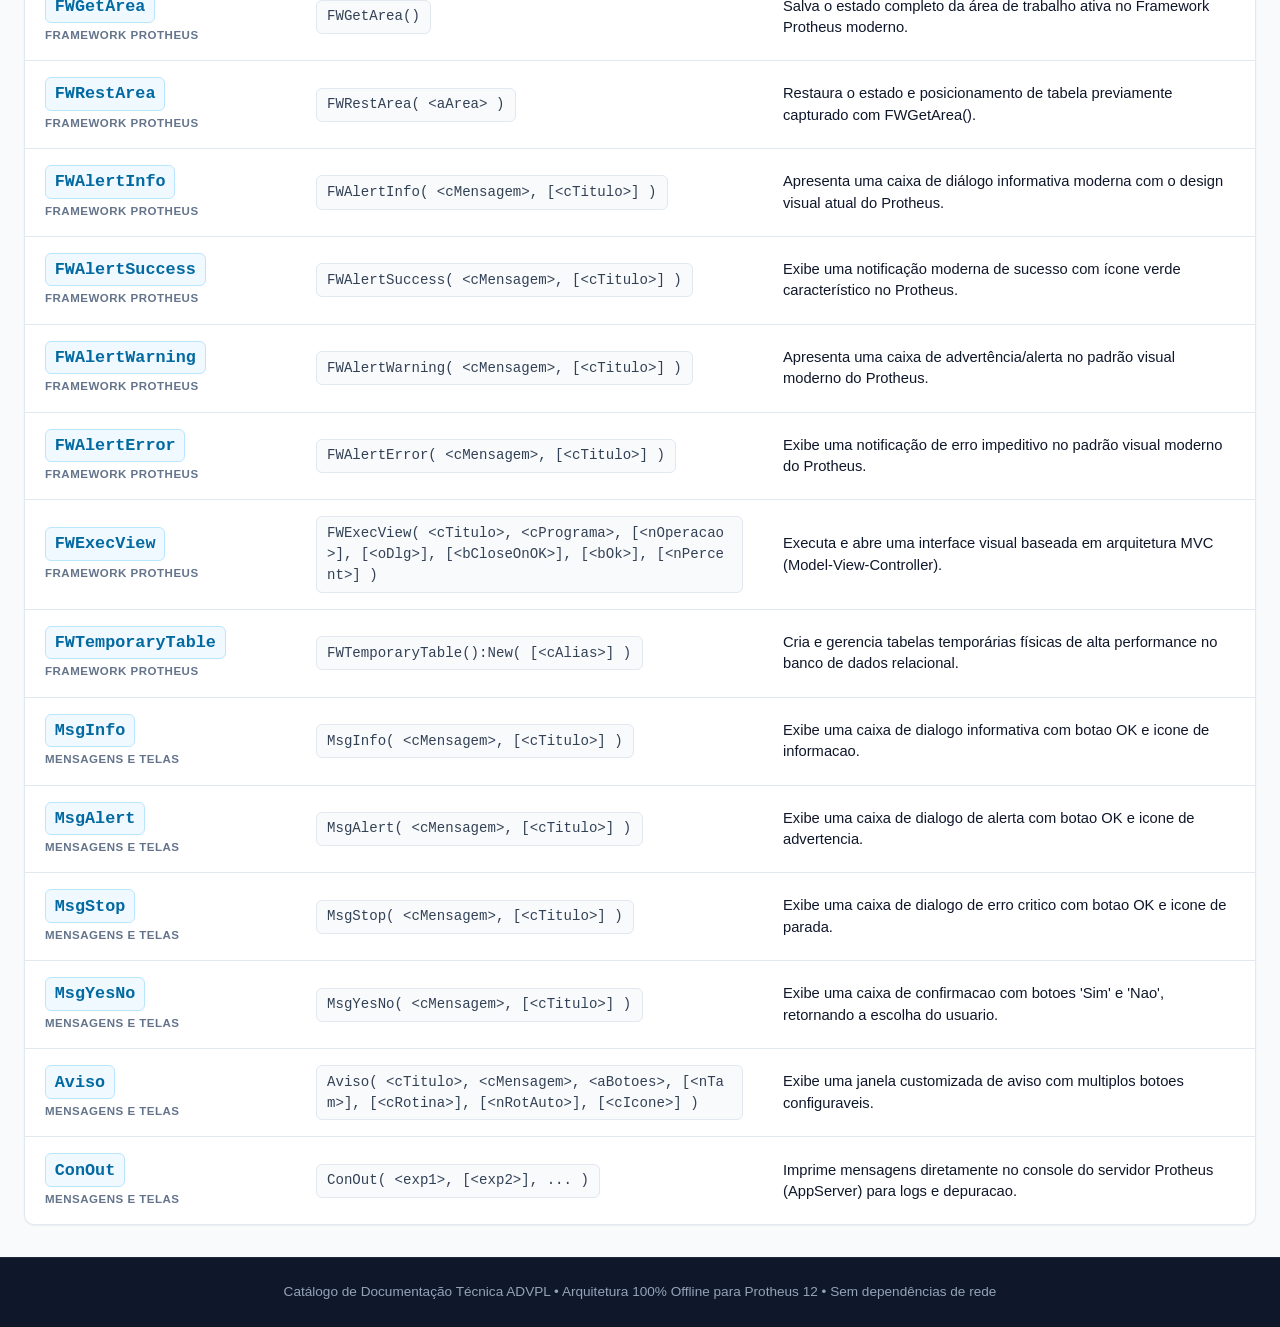
==== commit 68c5c8f2: "adiciona lote 2 com 50 novas funcoes ADVPL (total 100)" ====
--- a/catalogo_advpl/index.html
+++ b/catalogo_advpl/index.html
@@ -193,6 +193,8 @@
   <script src="dados/arrays.js"></script>
   <script src="dados/datas.js"></script>
   <script src="dados/banco_dados.js"></script>
+  <script src="dados/arquivos.js"></script>
+  <script src="dados/sistema_tipos.js"></script>
   <script src="dados/framework_fw.js"></script>
   <script src="dados/mensagens_telas.js"></script>
 
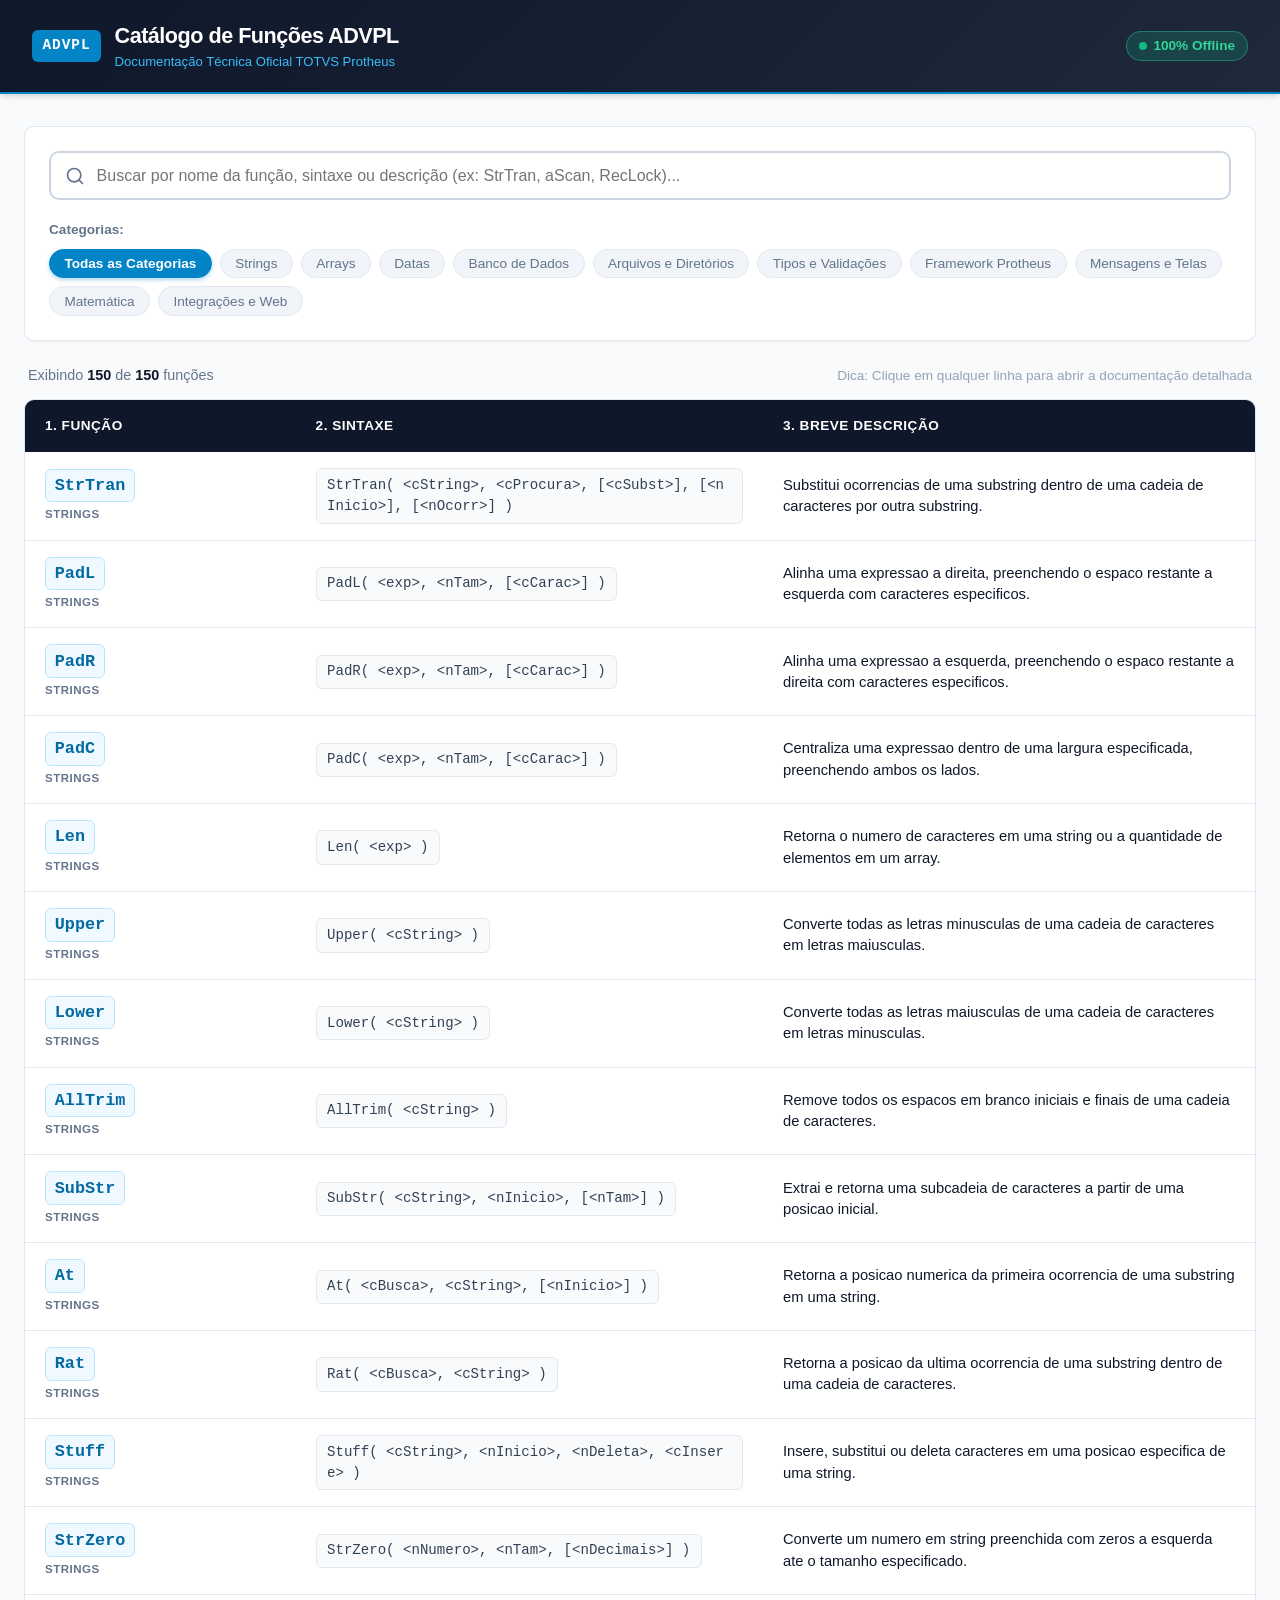
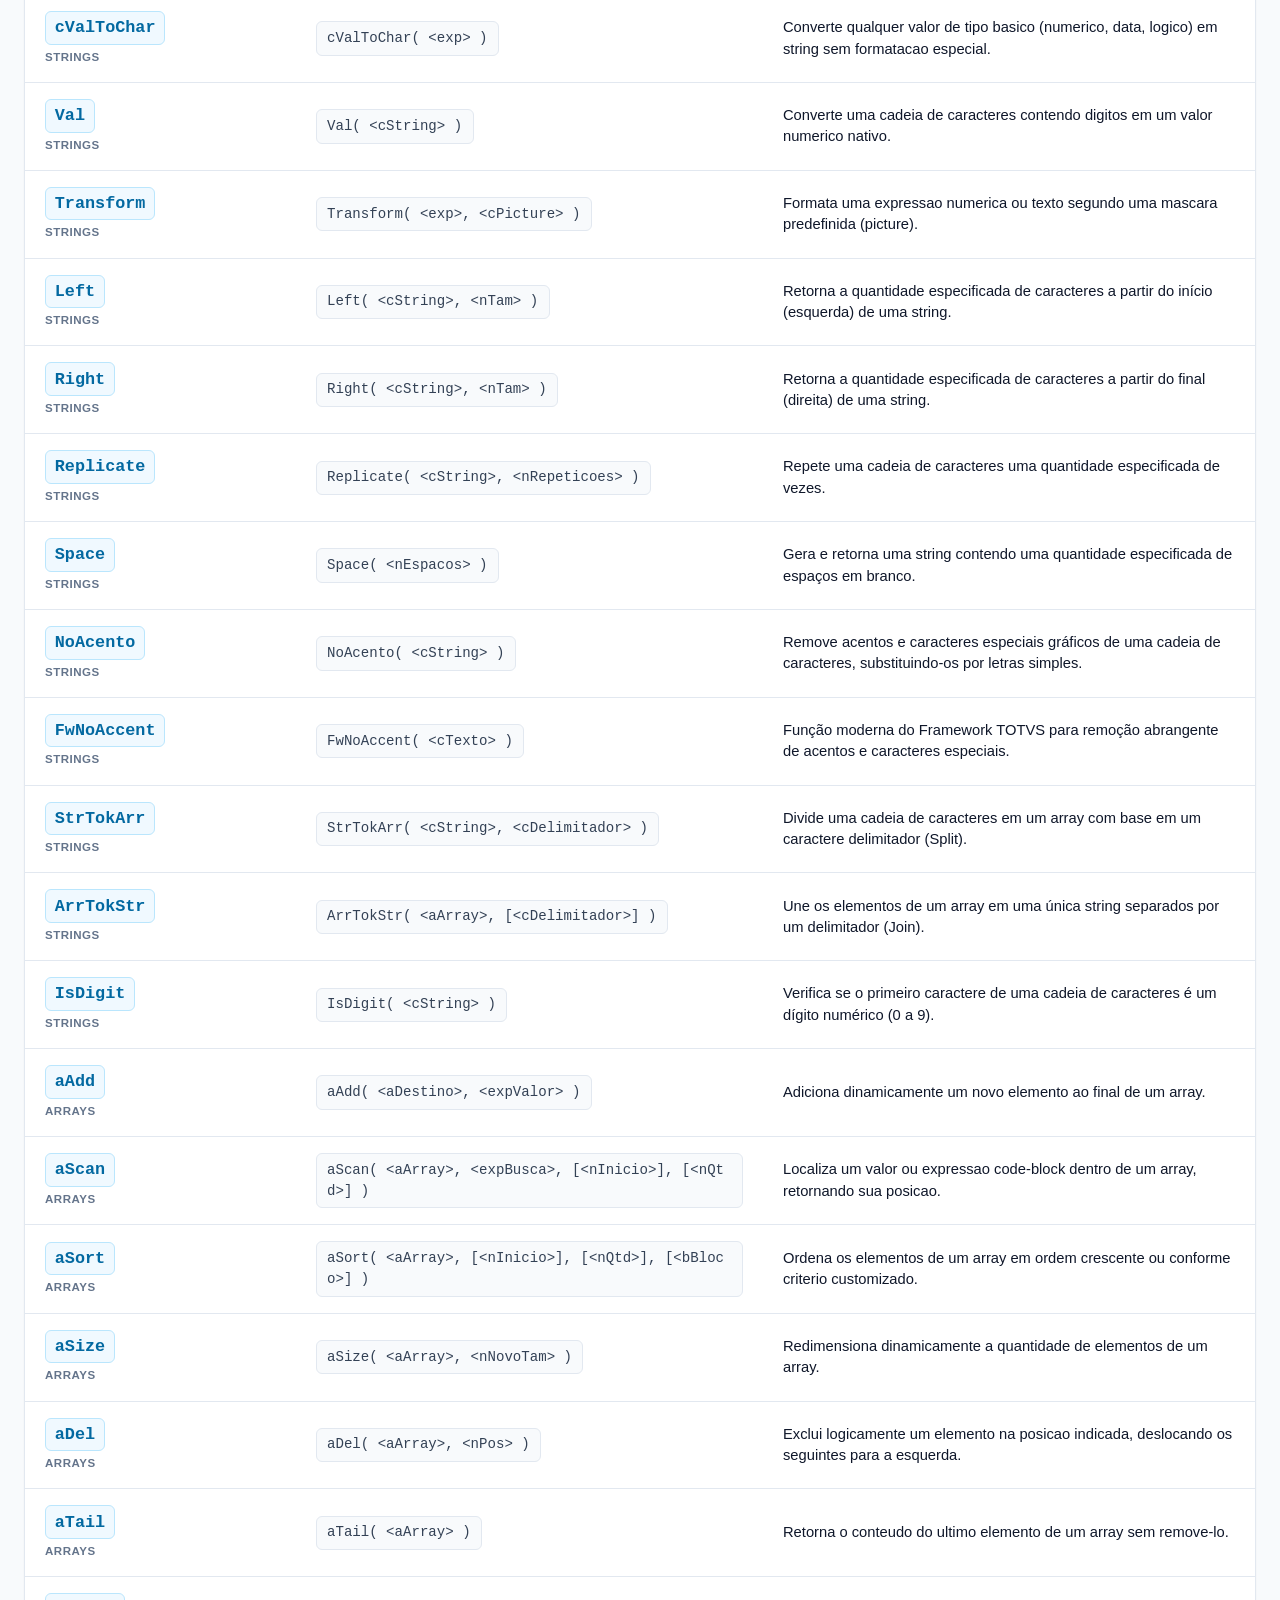
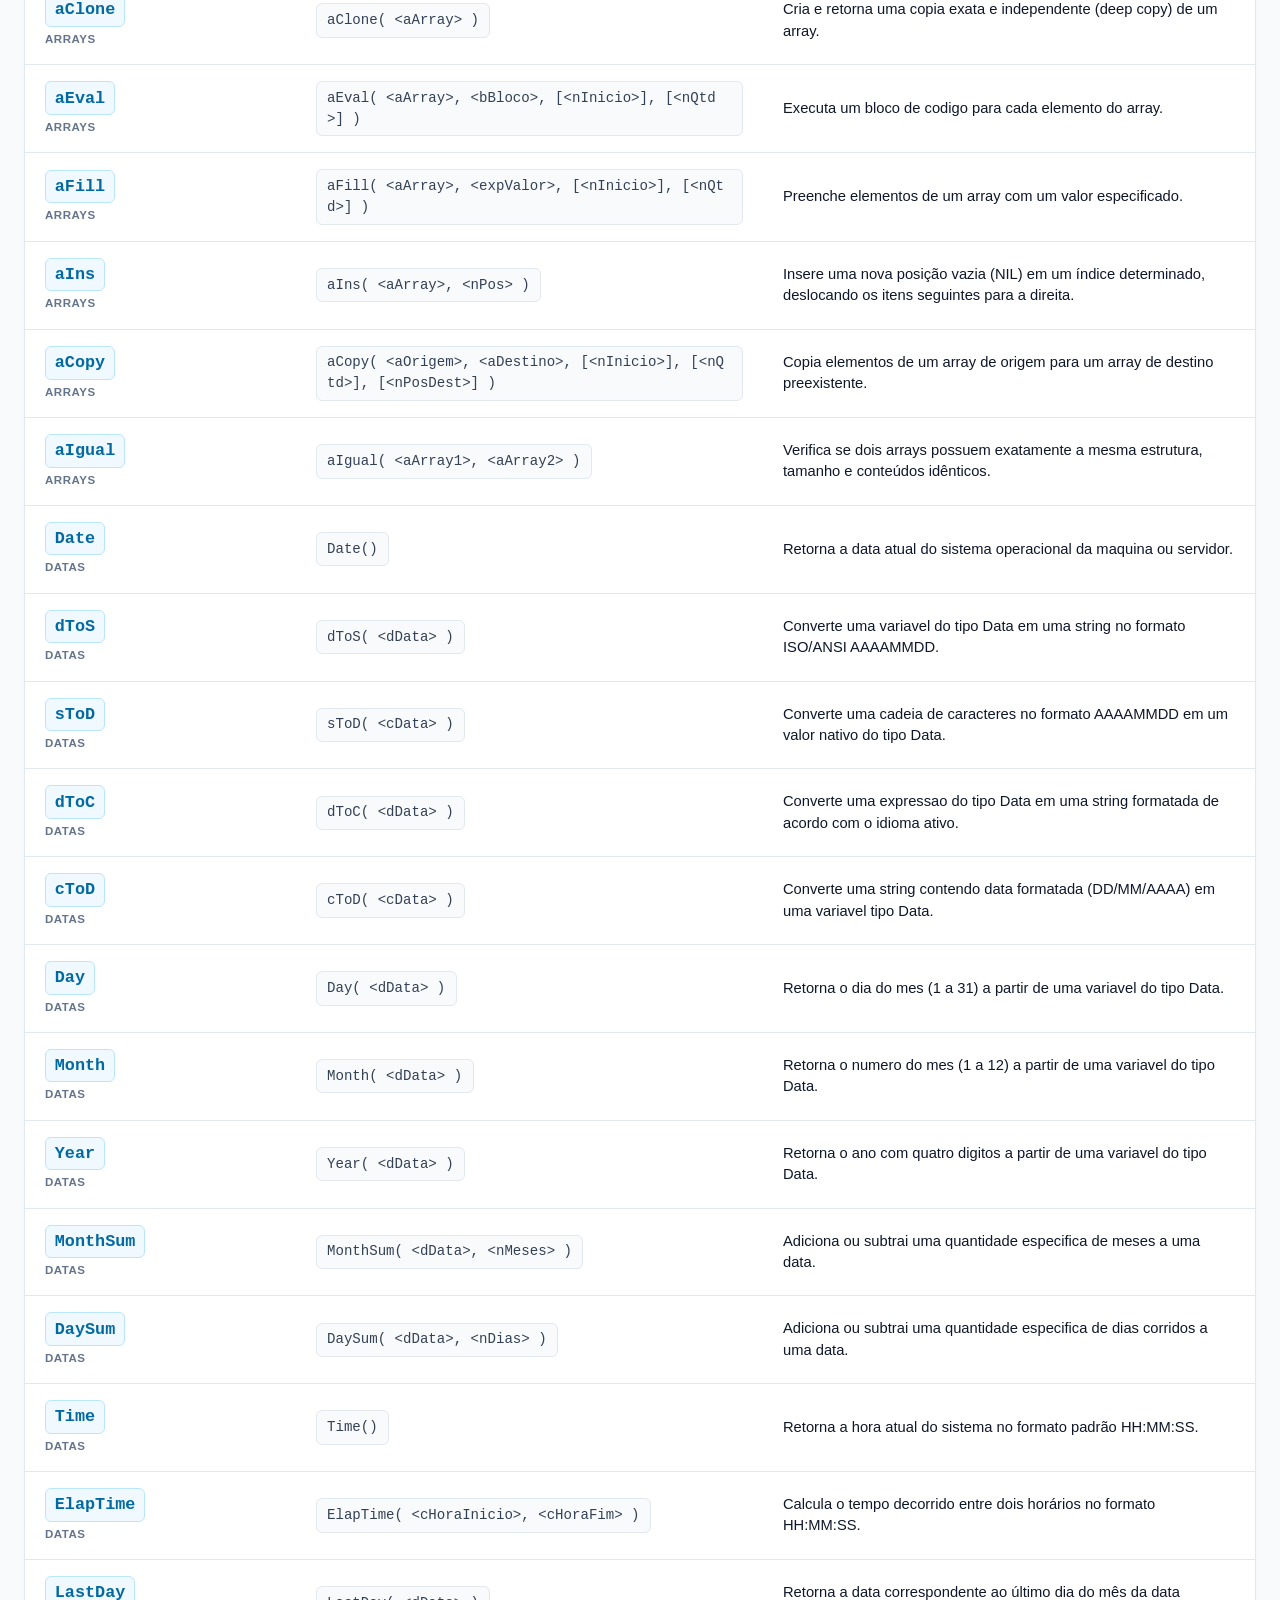
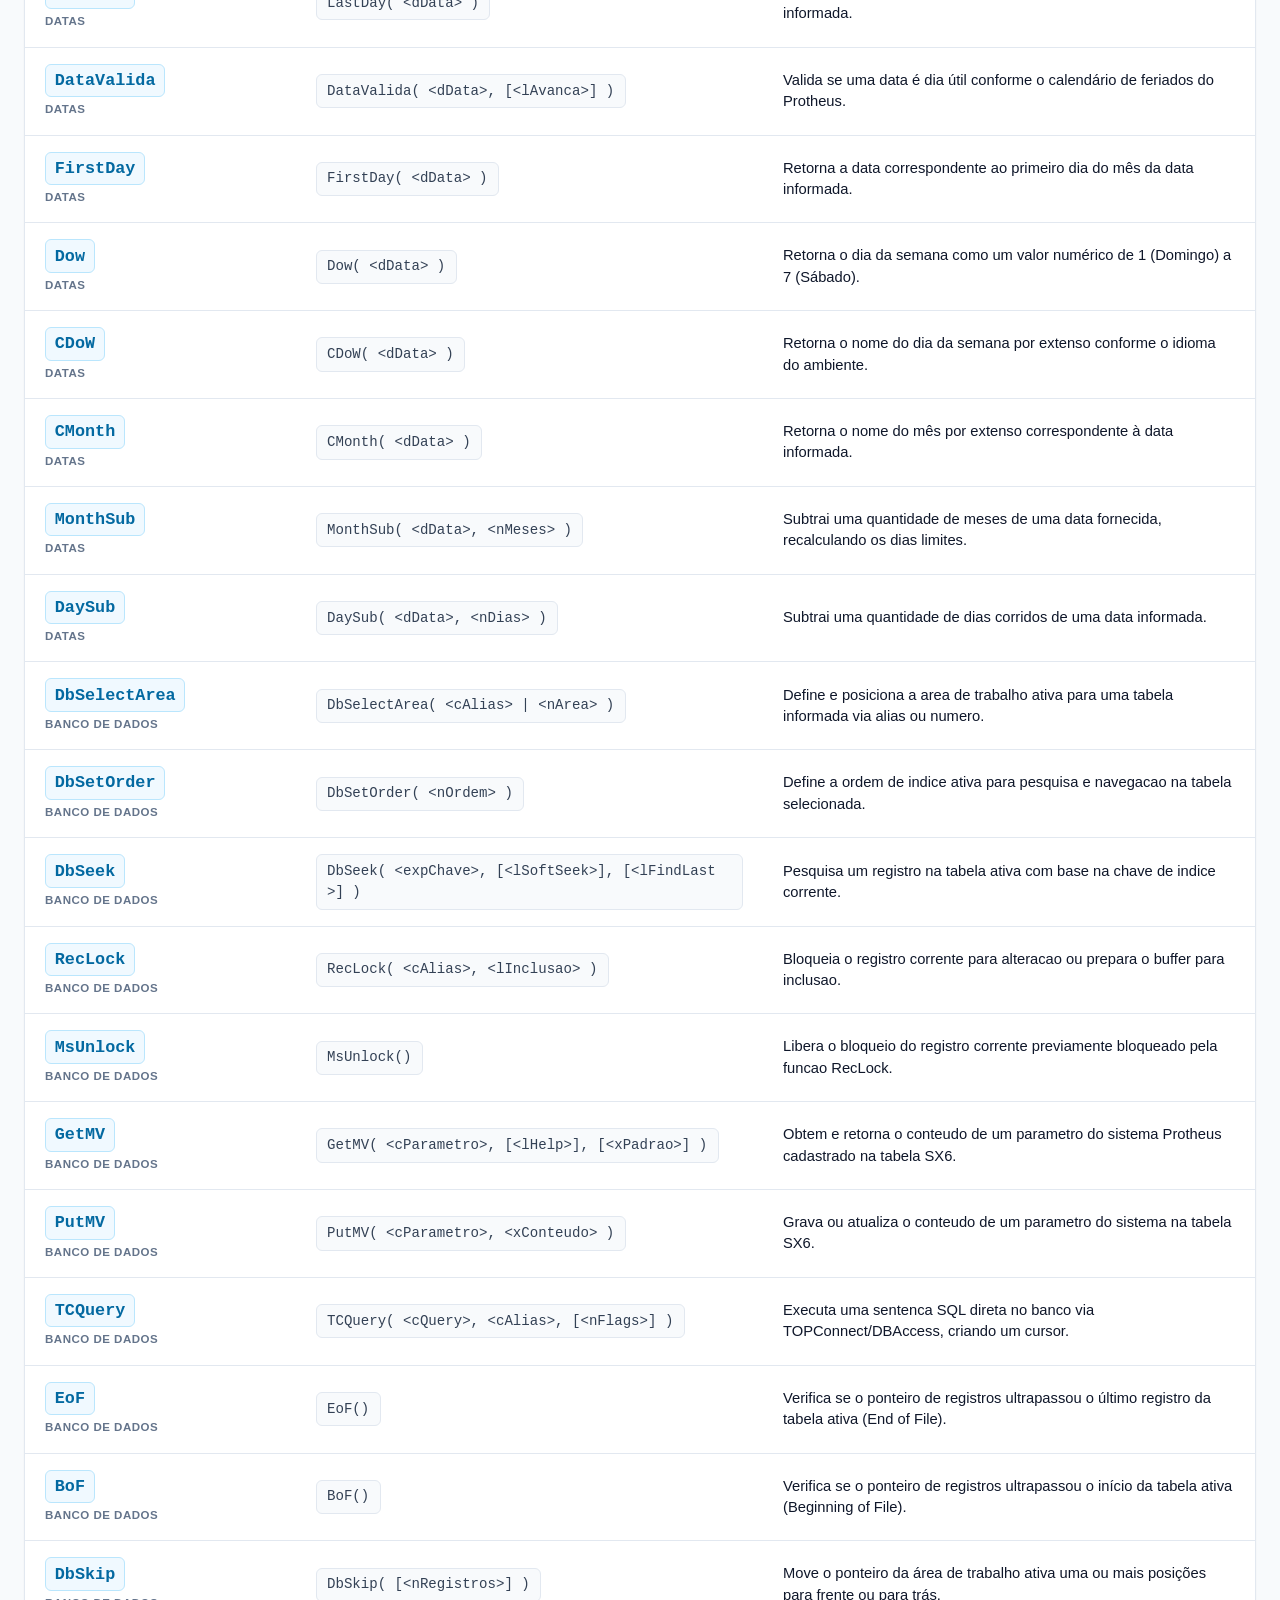
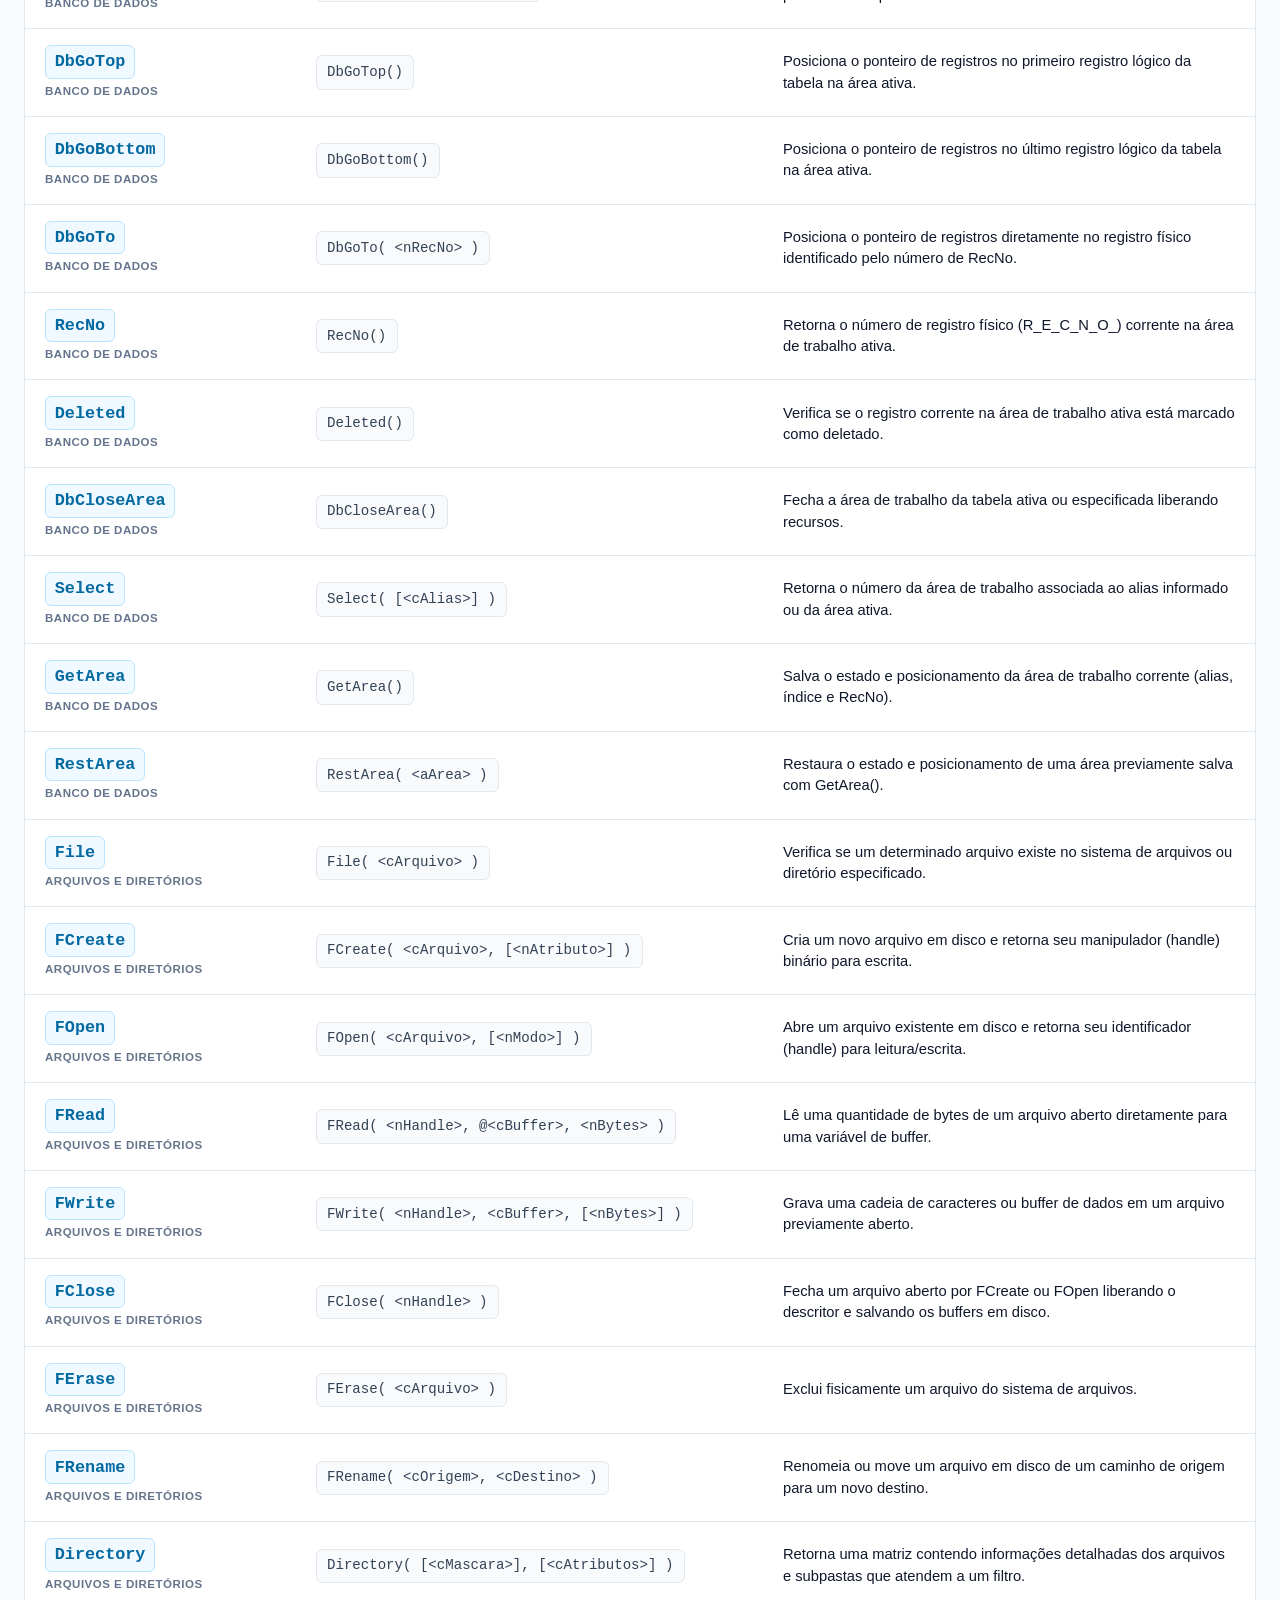
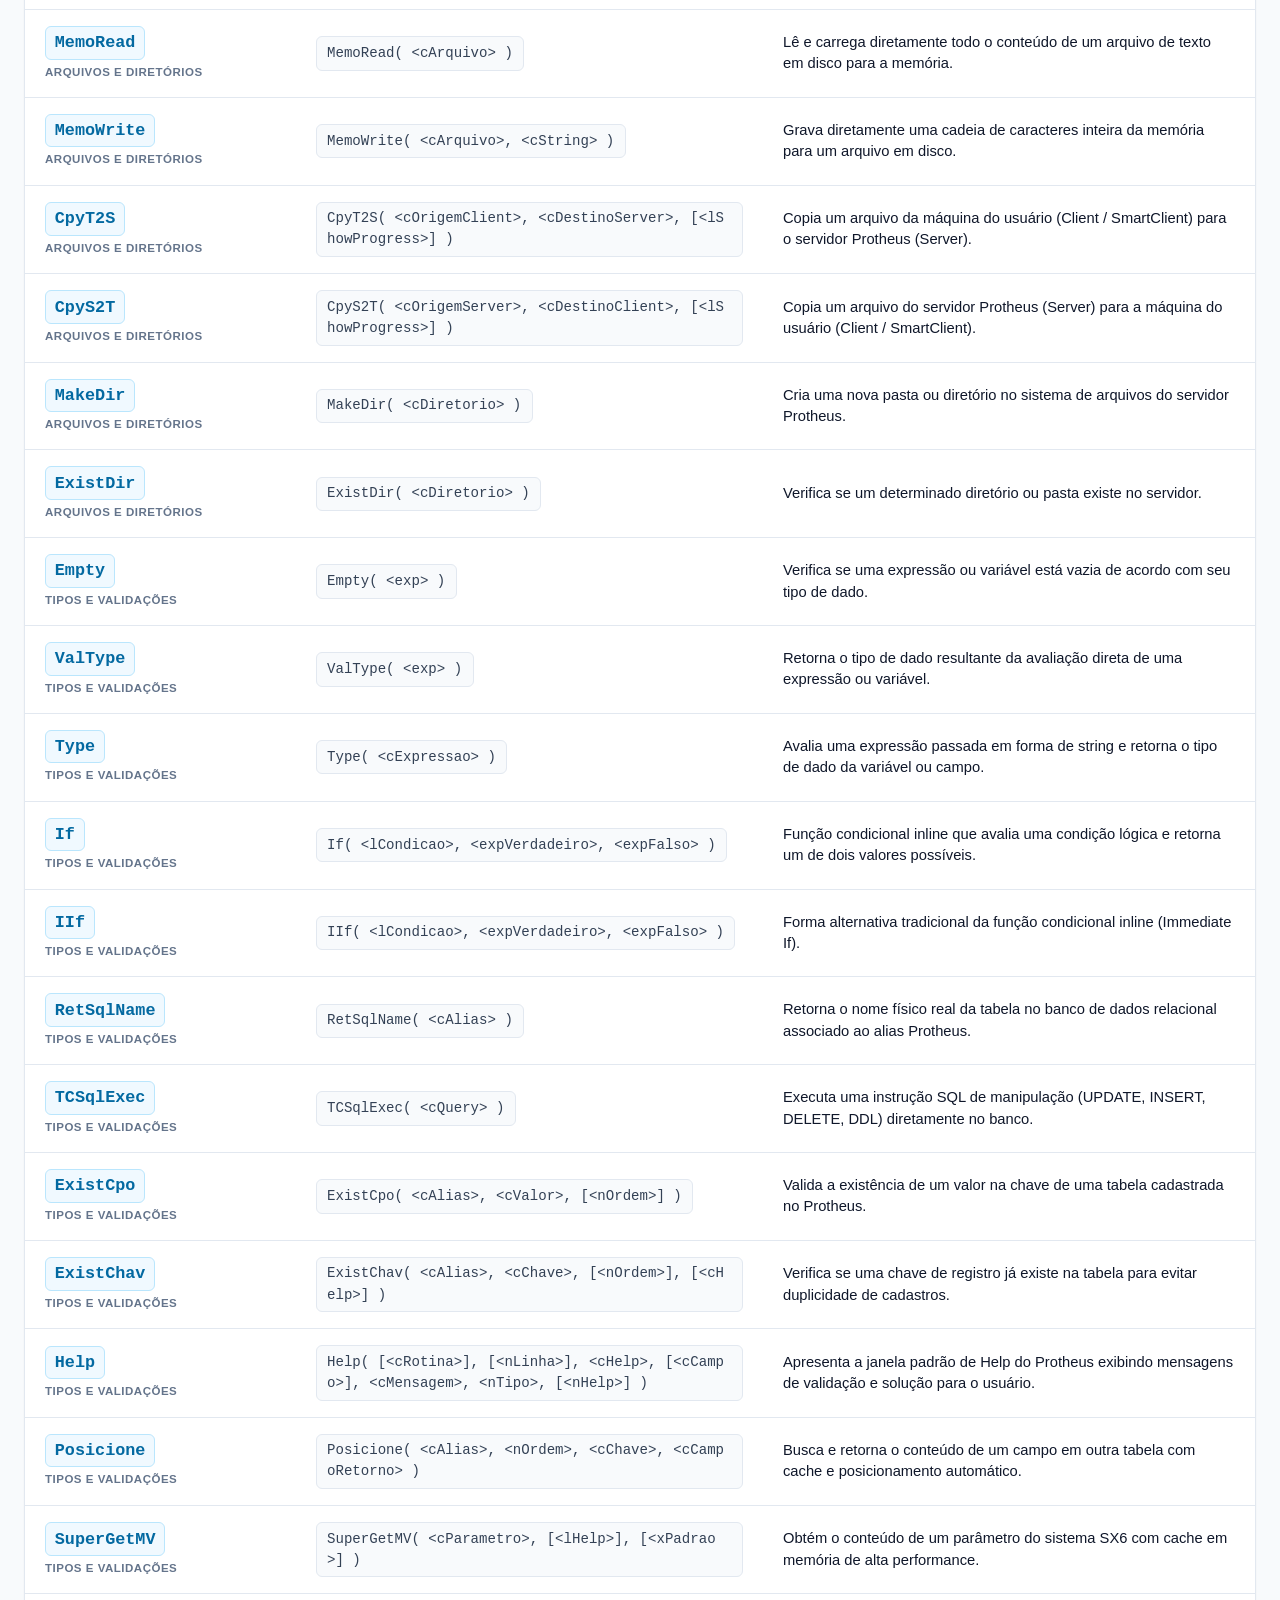
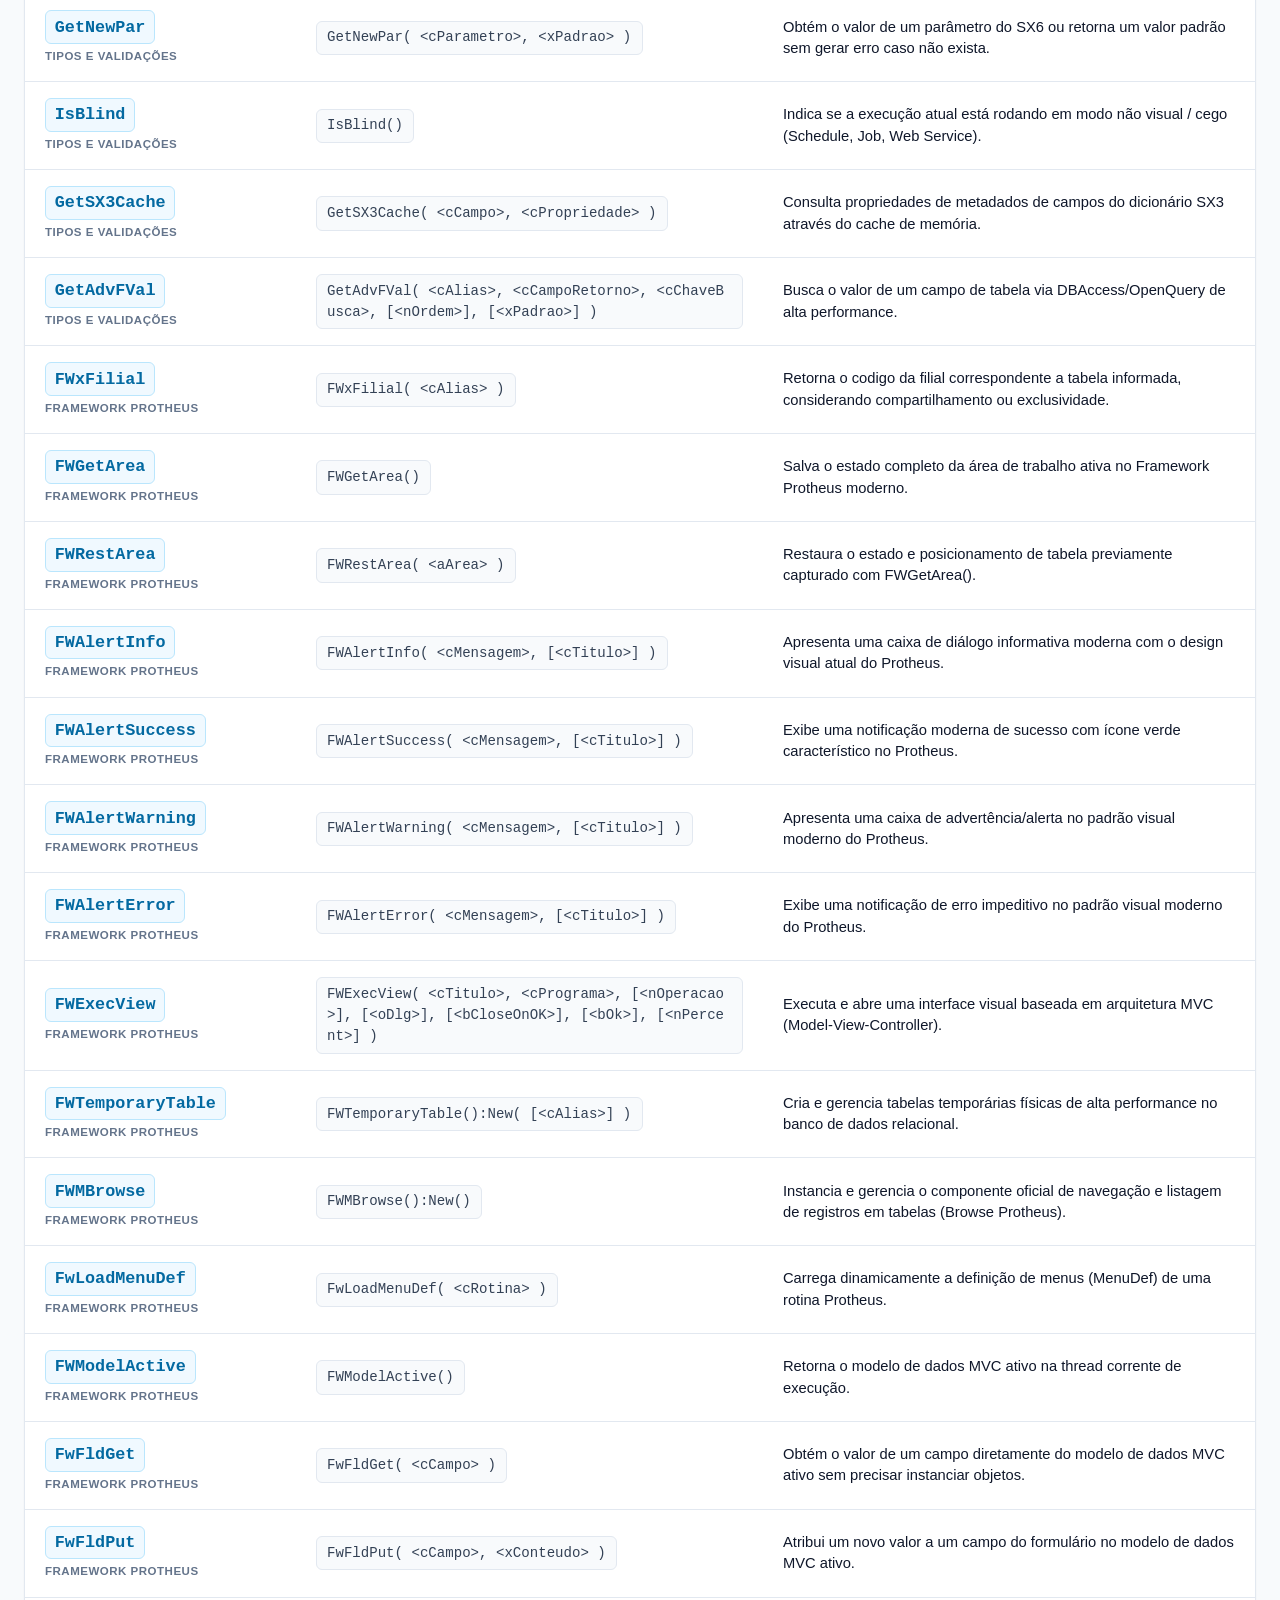
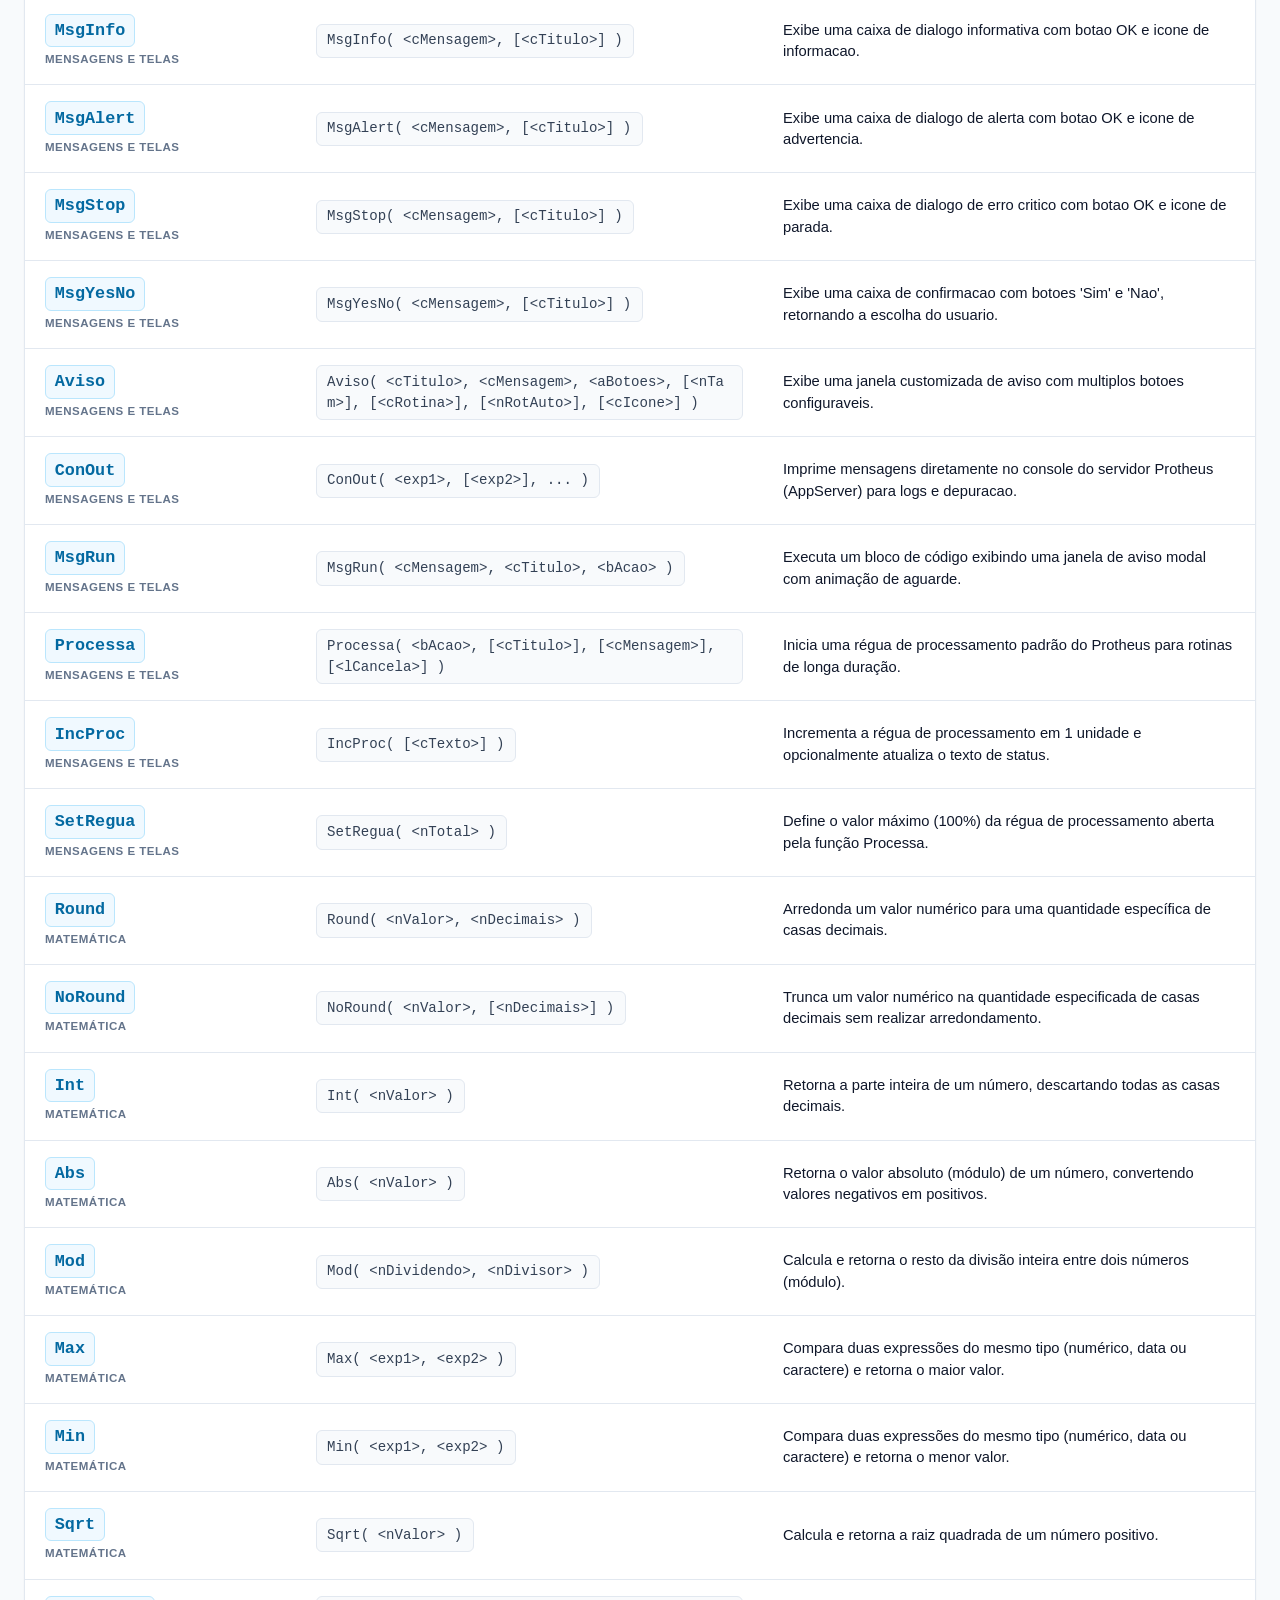
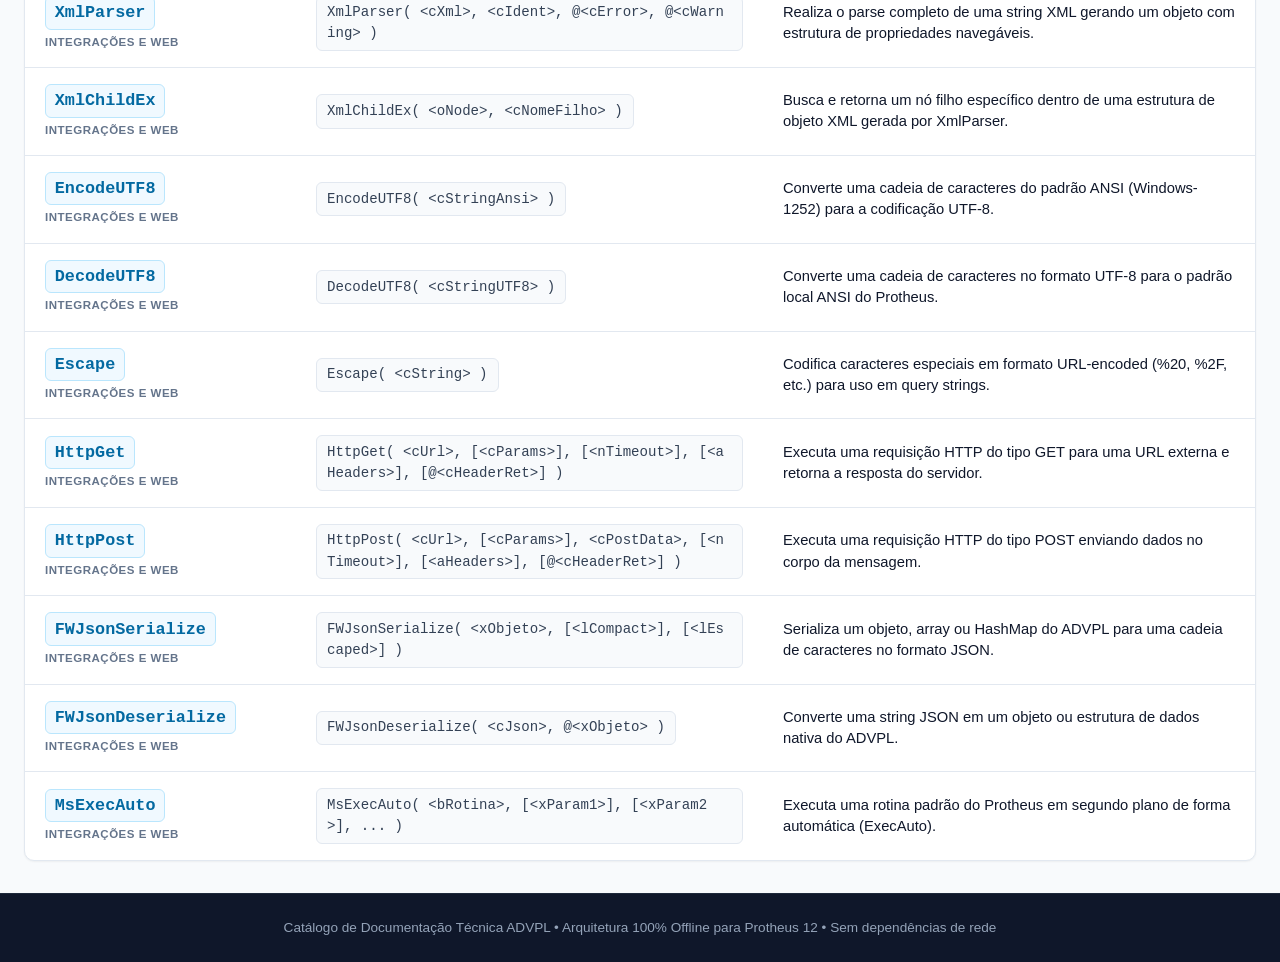
==== commit 6c24a6a2: "adiciona redirecionamento GitHub Pages e lote 3 com 50 funcoes ADVPL (total 150)" ====
--- a/catalogo_advpl/index.html
+++ b/catalogo_advpl/index.html
@@ -197,6 +197,8 @@
   <script src="dados/sistema_tipos.js"></script>
   <script src="dados/framework_fw.js"></script>
   <script src="dados/mensagens_telas.js"></script>
+  <script src="dados/matematica.js"></script>
+  <script src="dados/integracoes_web.js"></script>
 
   <!-- Script Principal da Aplicacao -->
   <script src="app.js"></script>
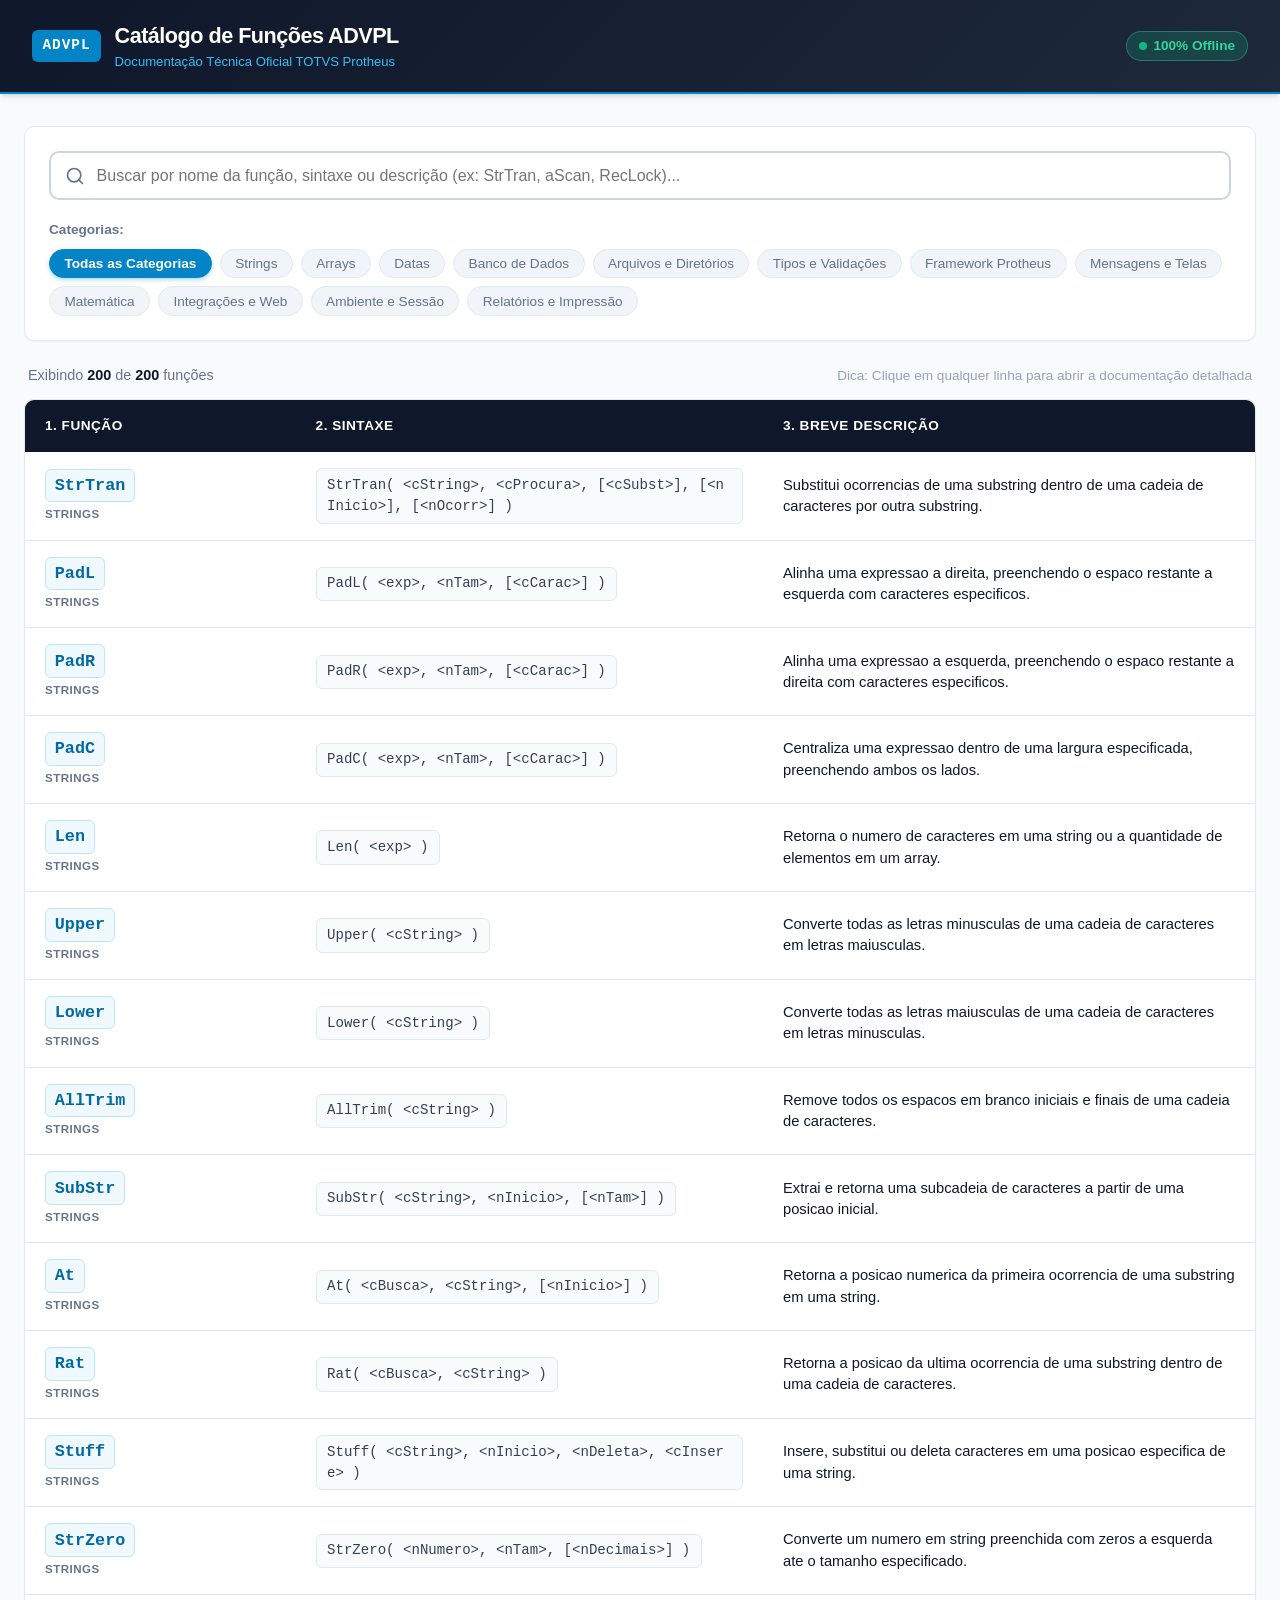
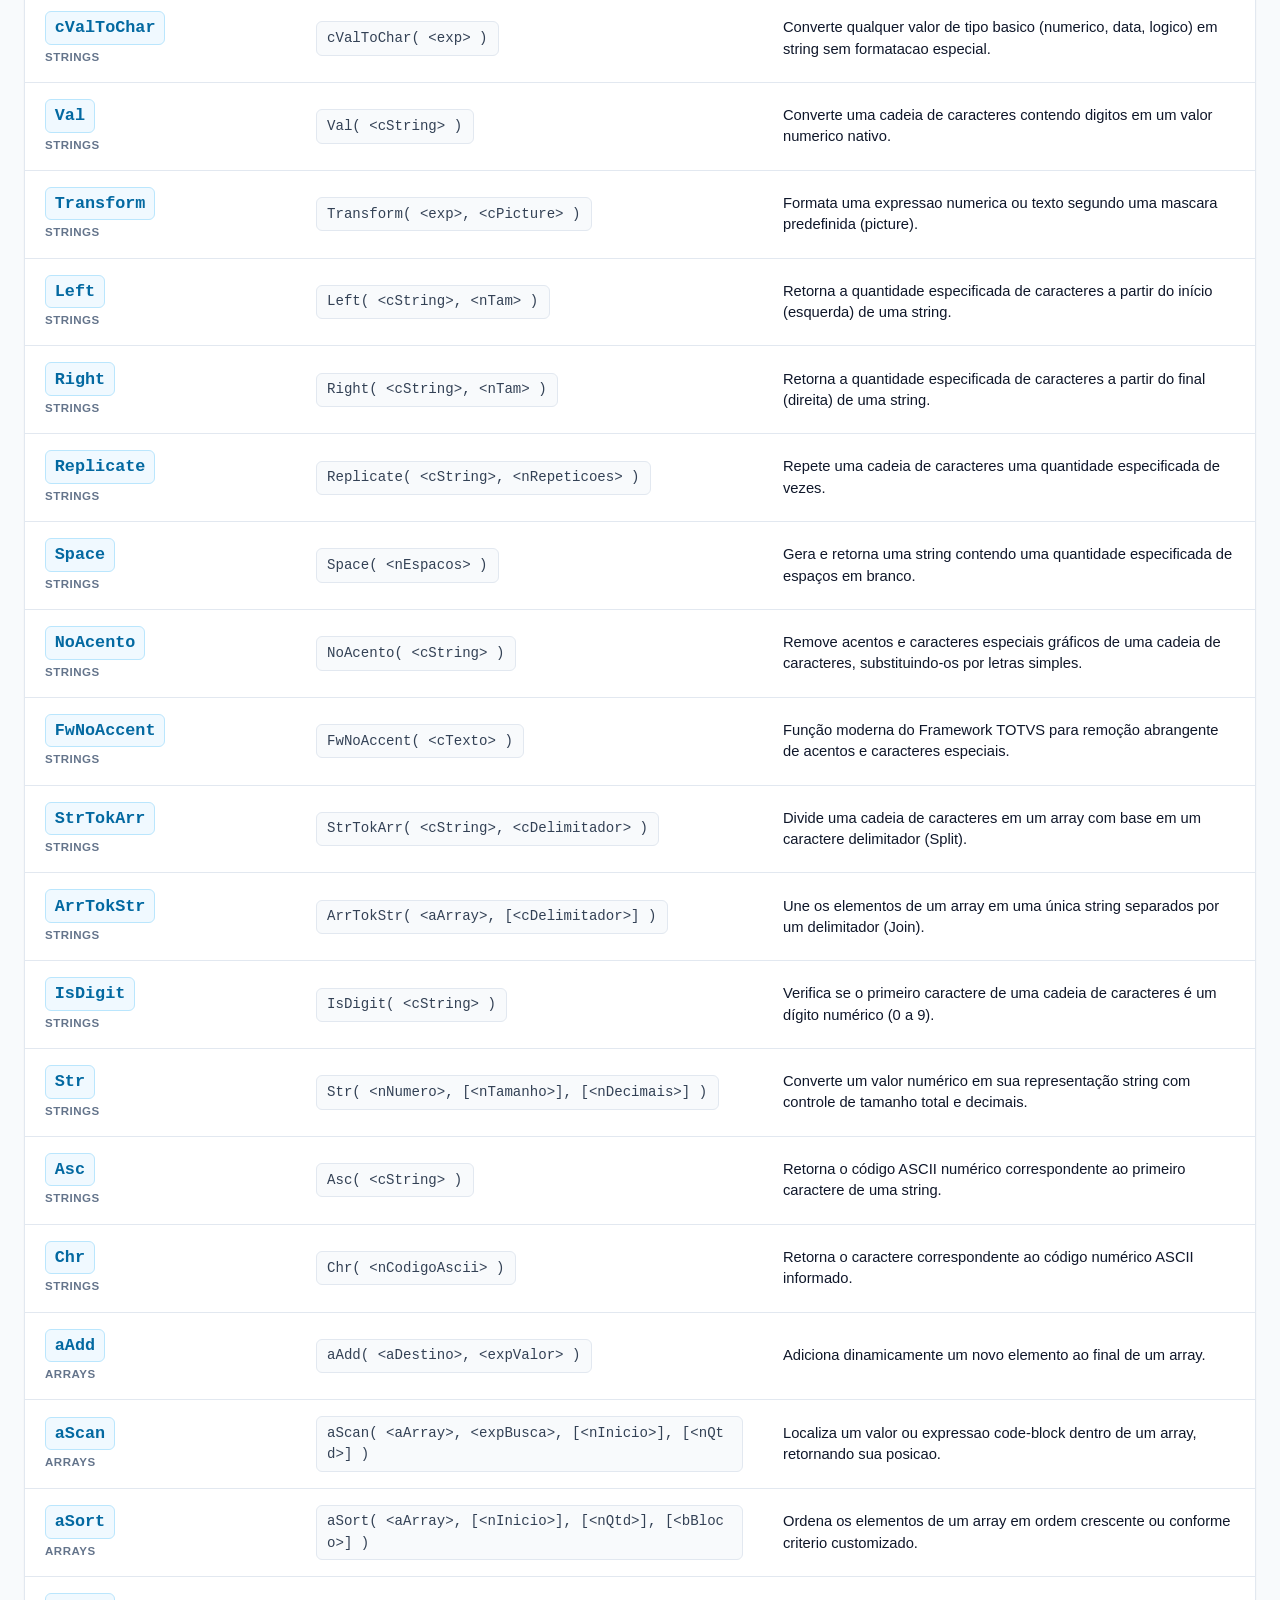
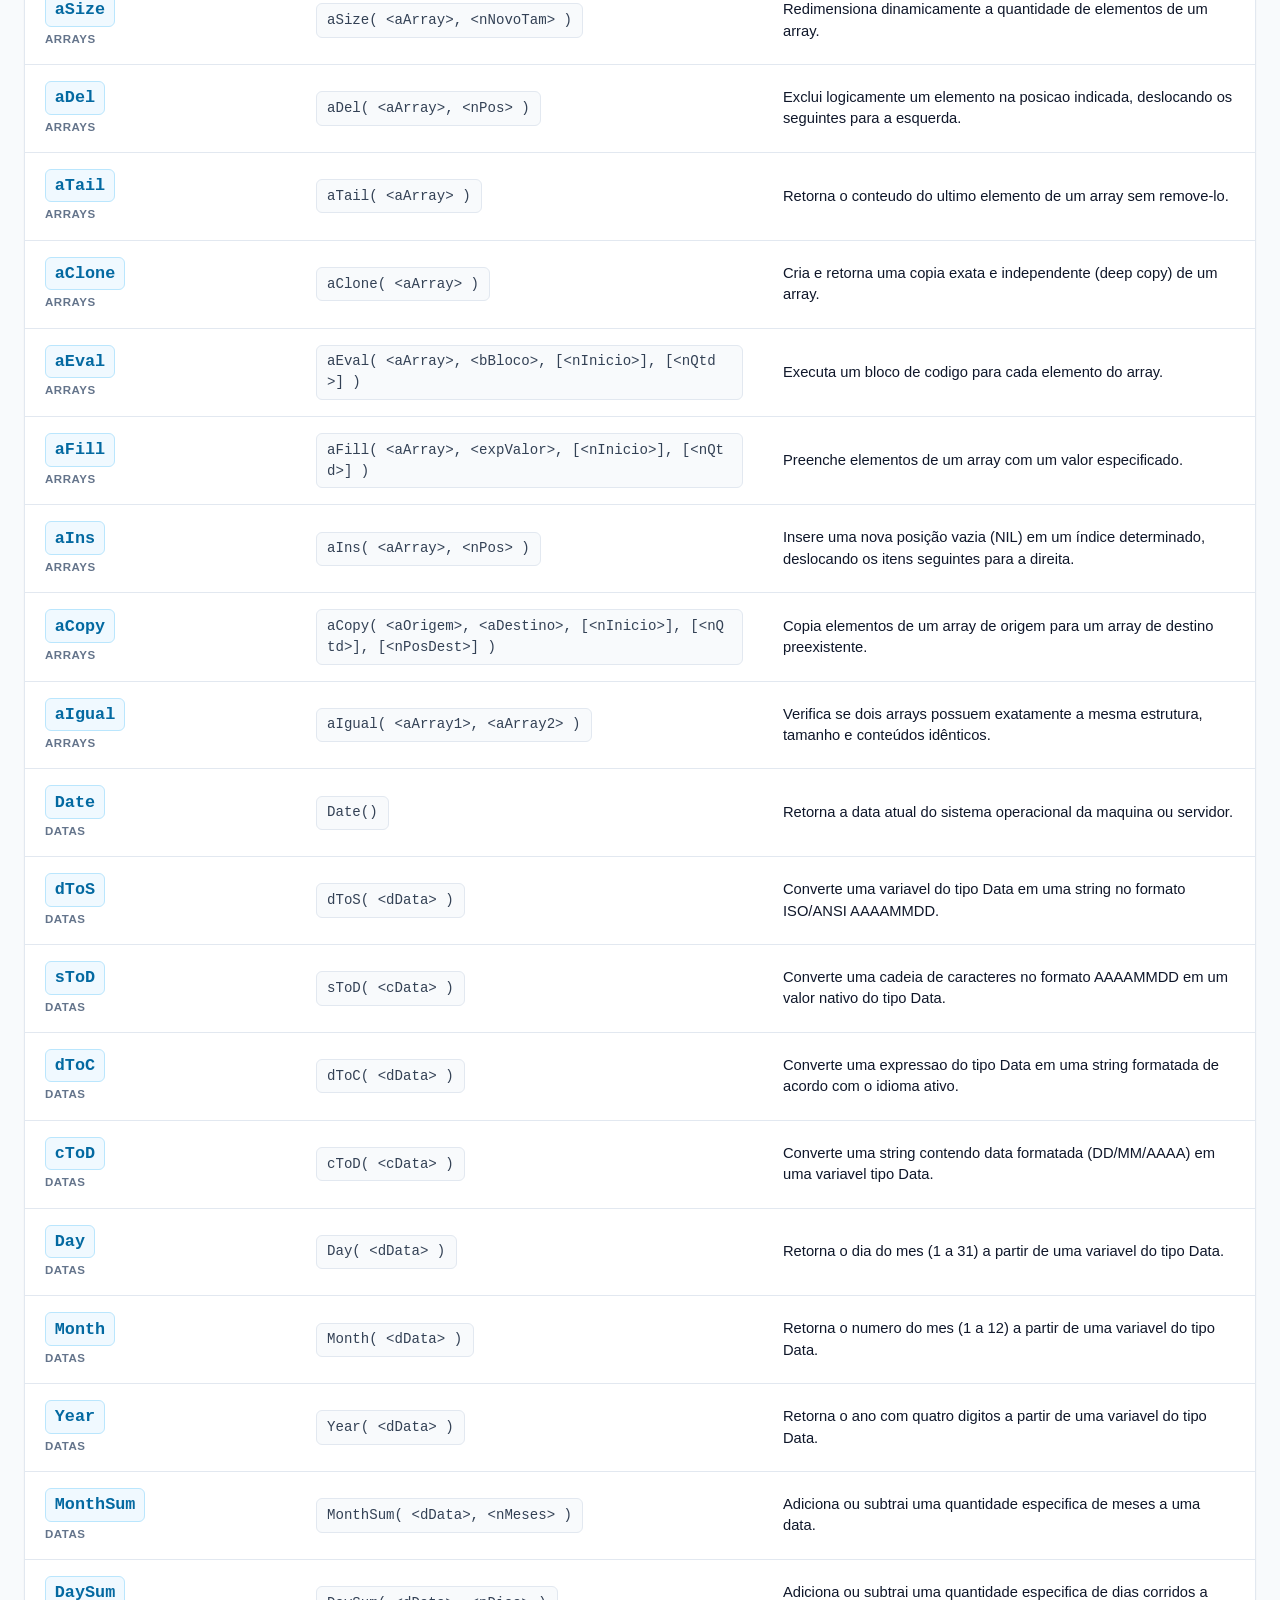
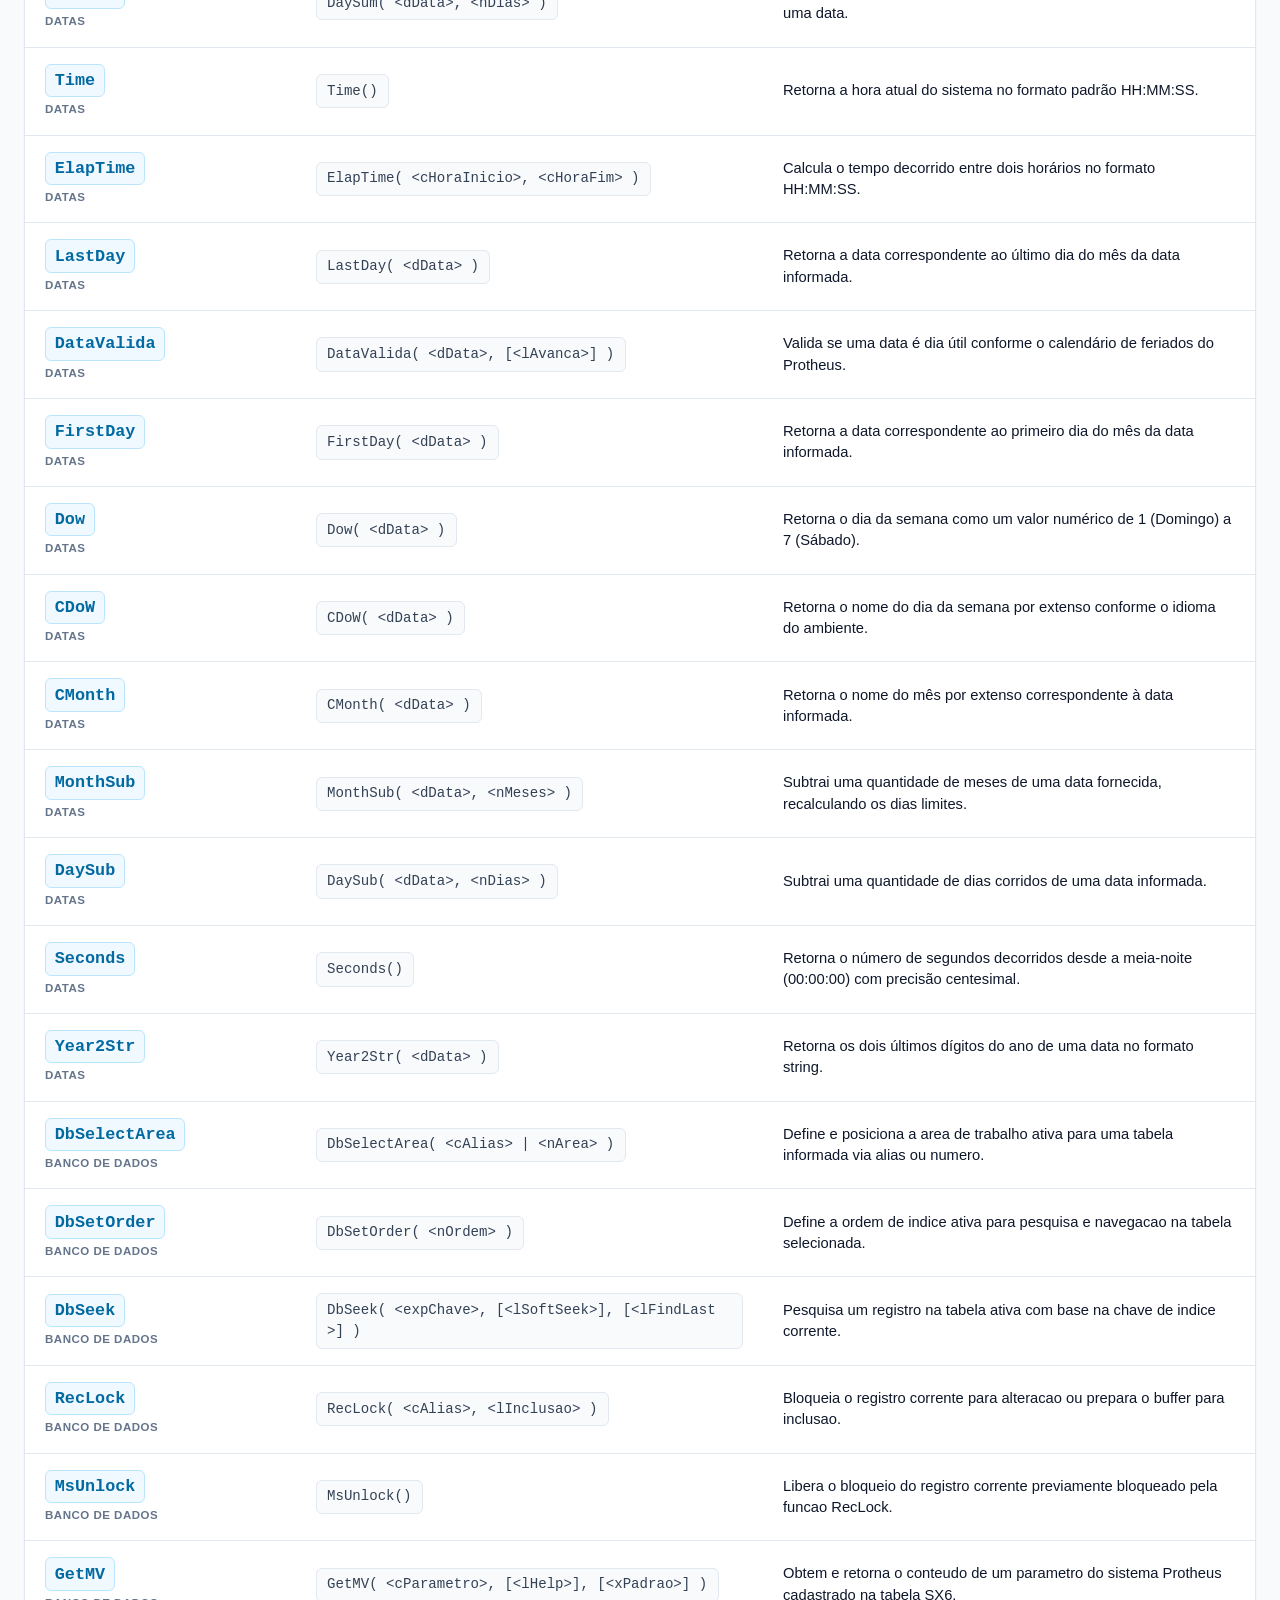
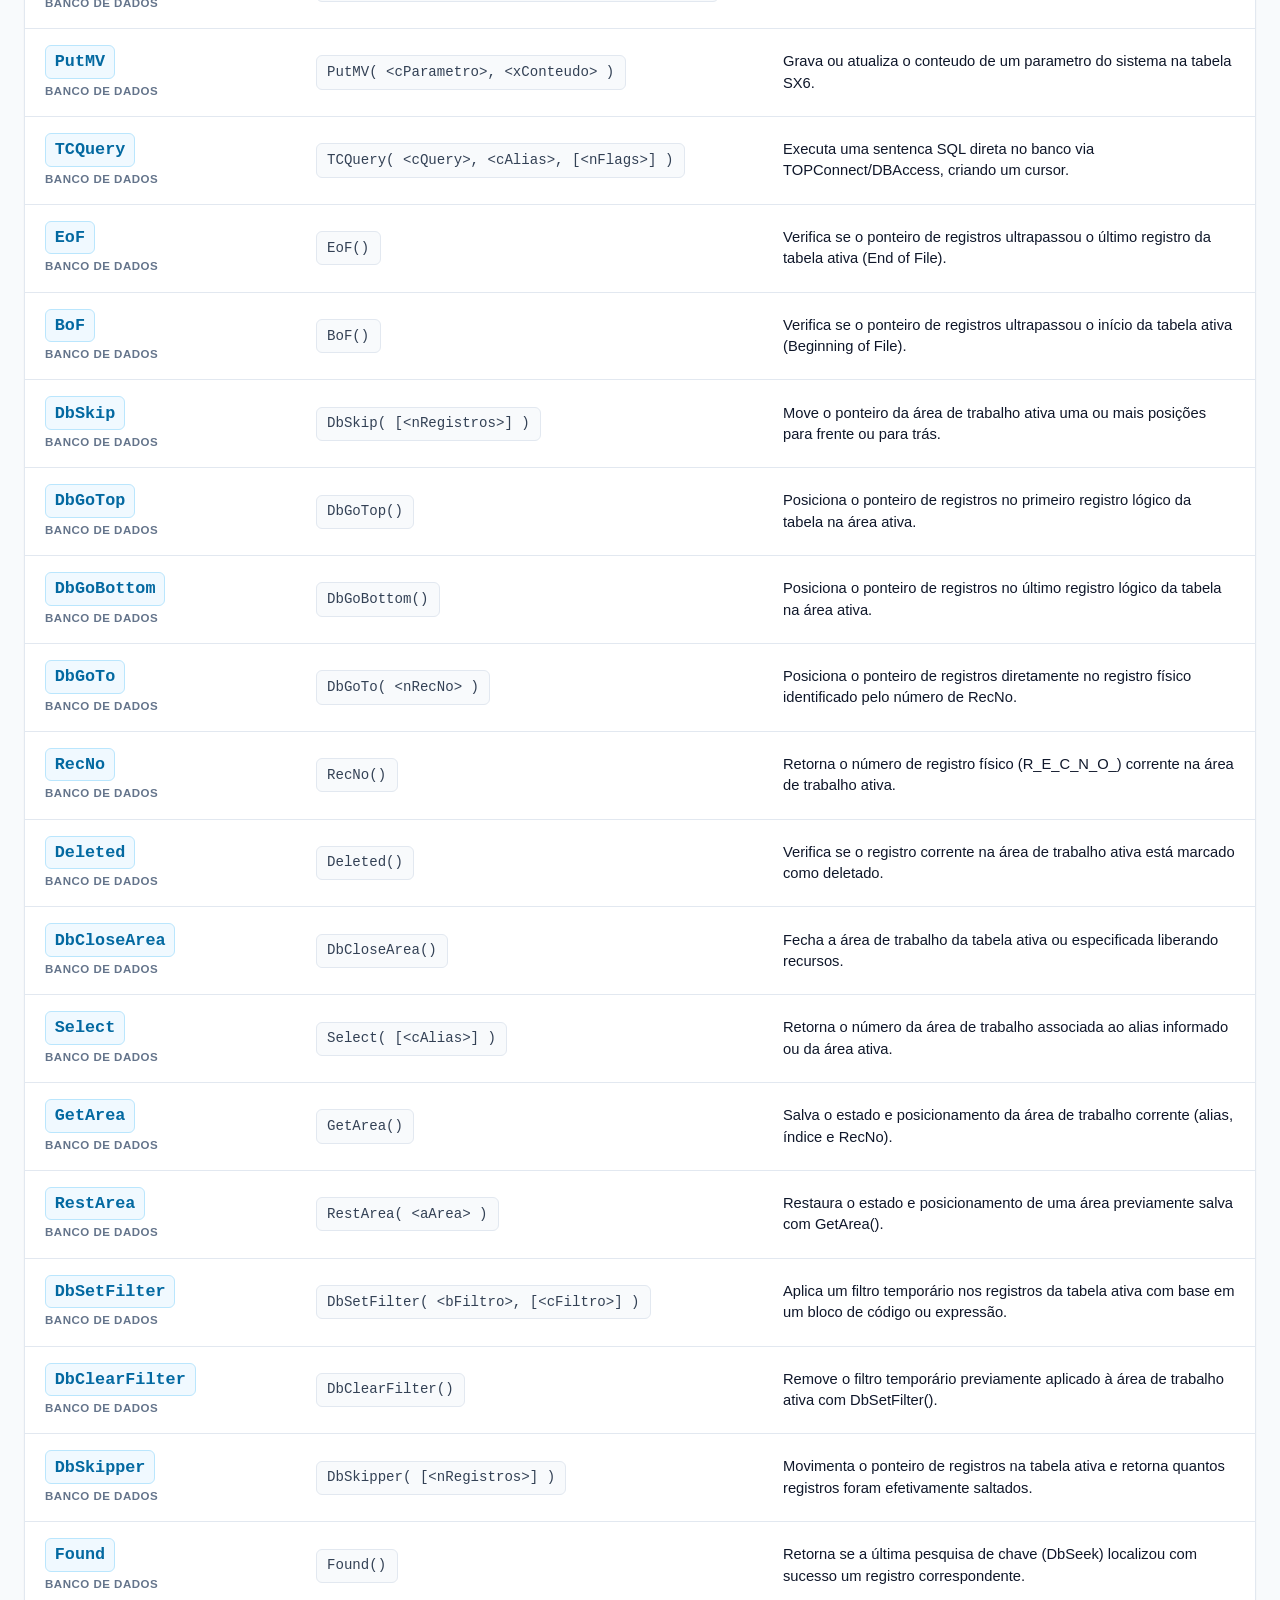
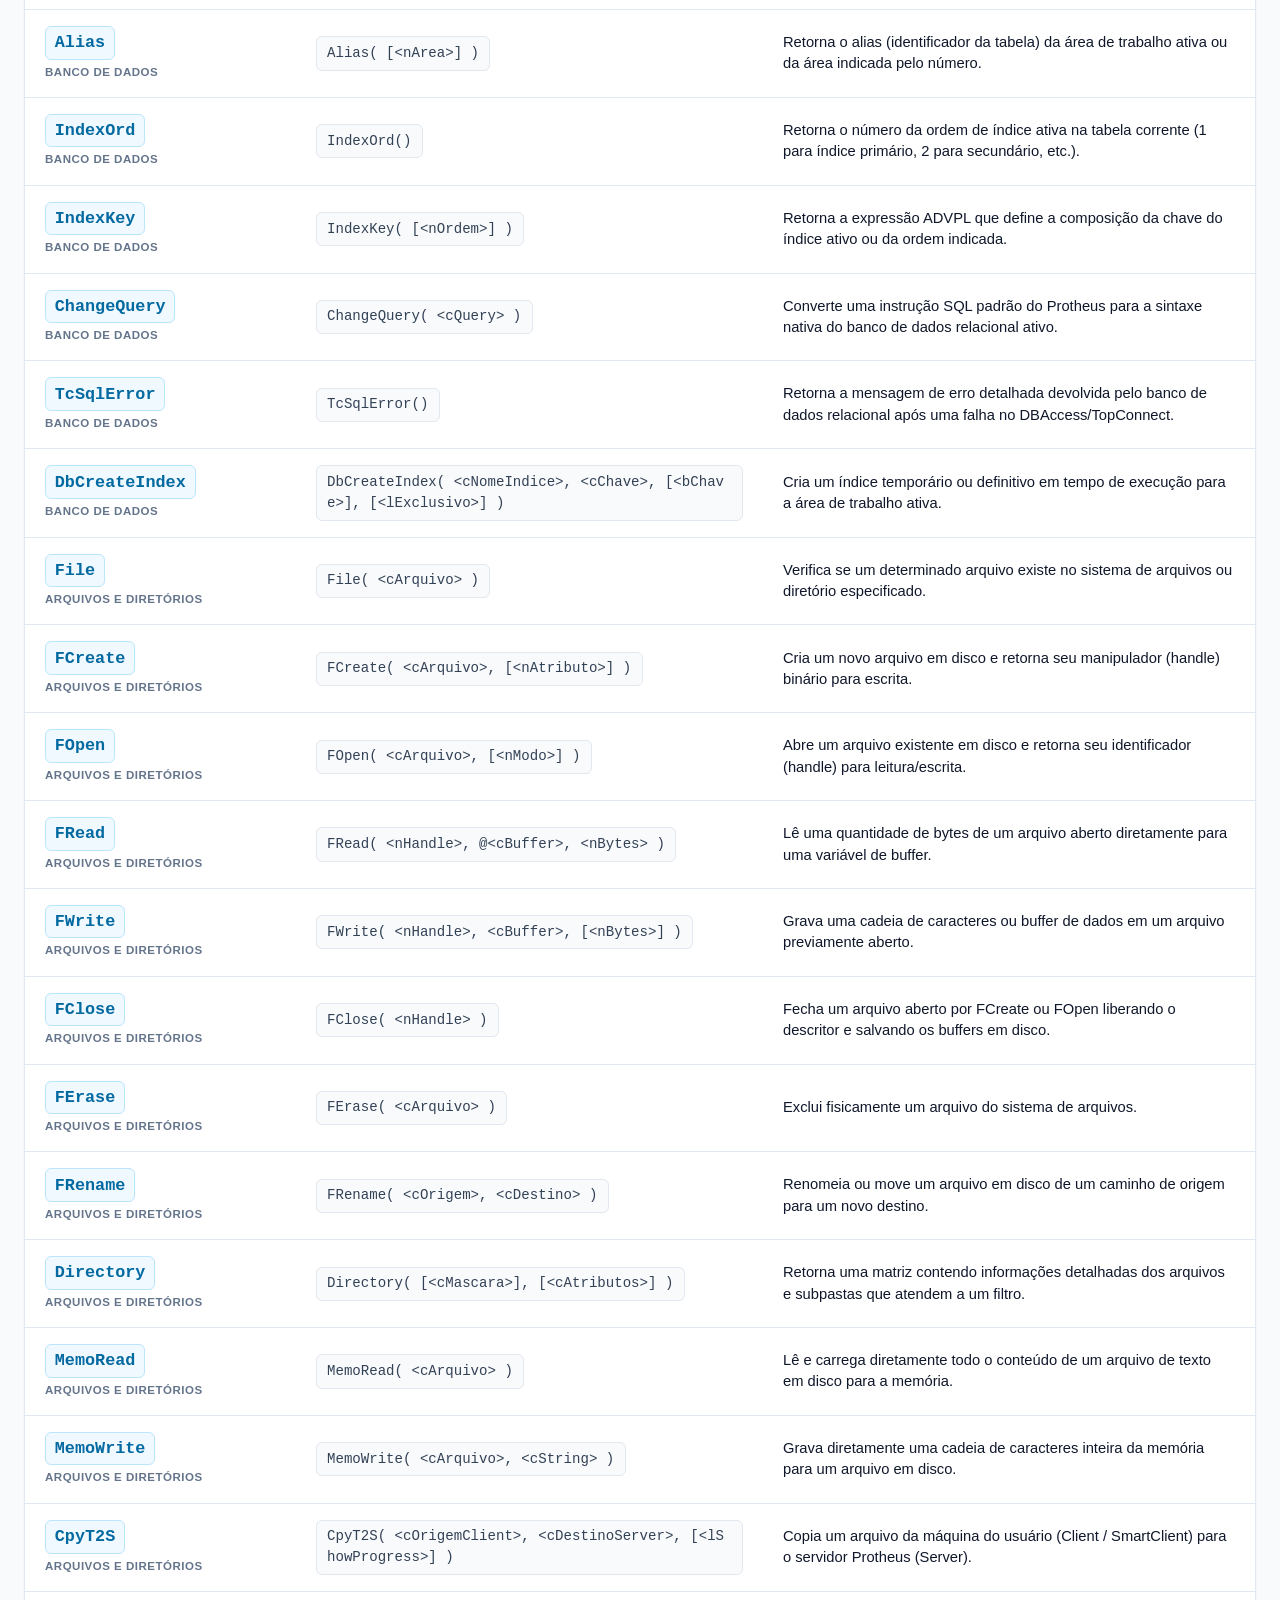
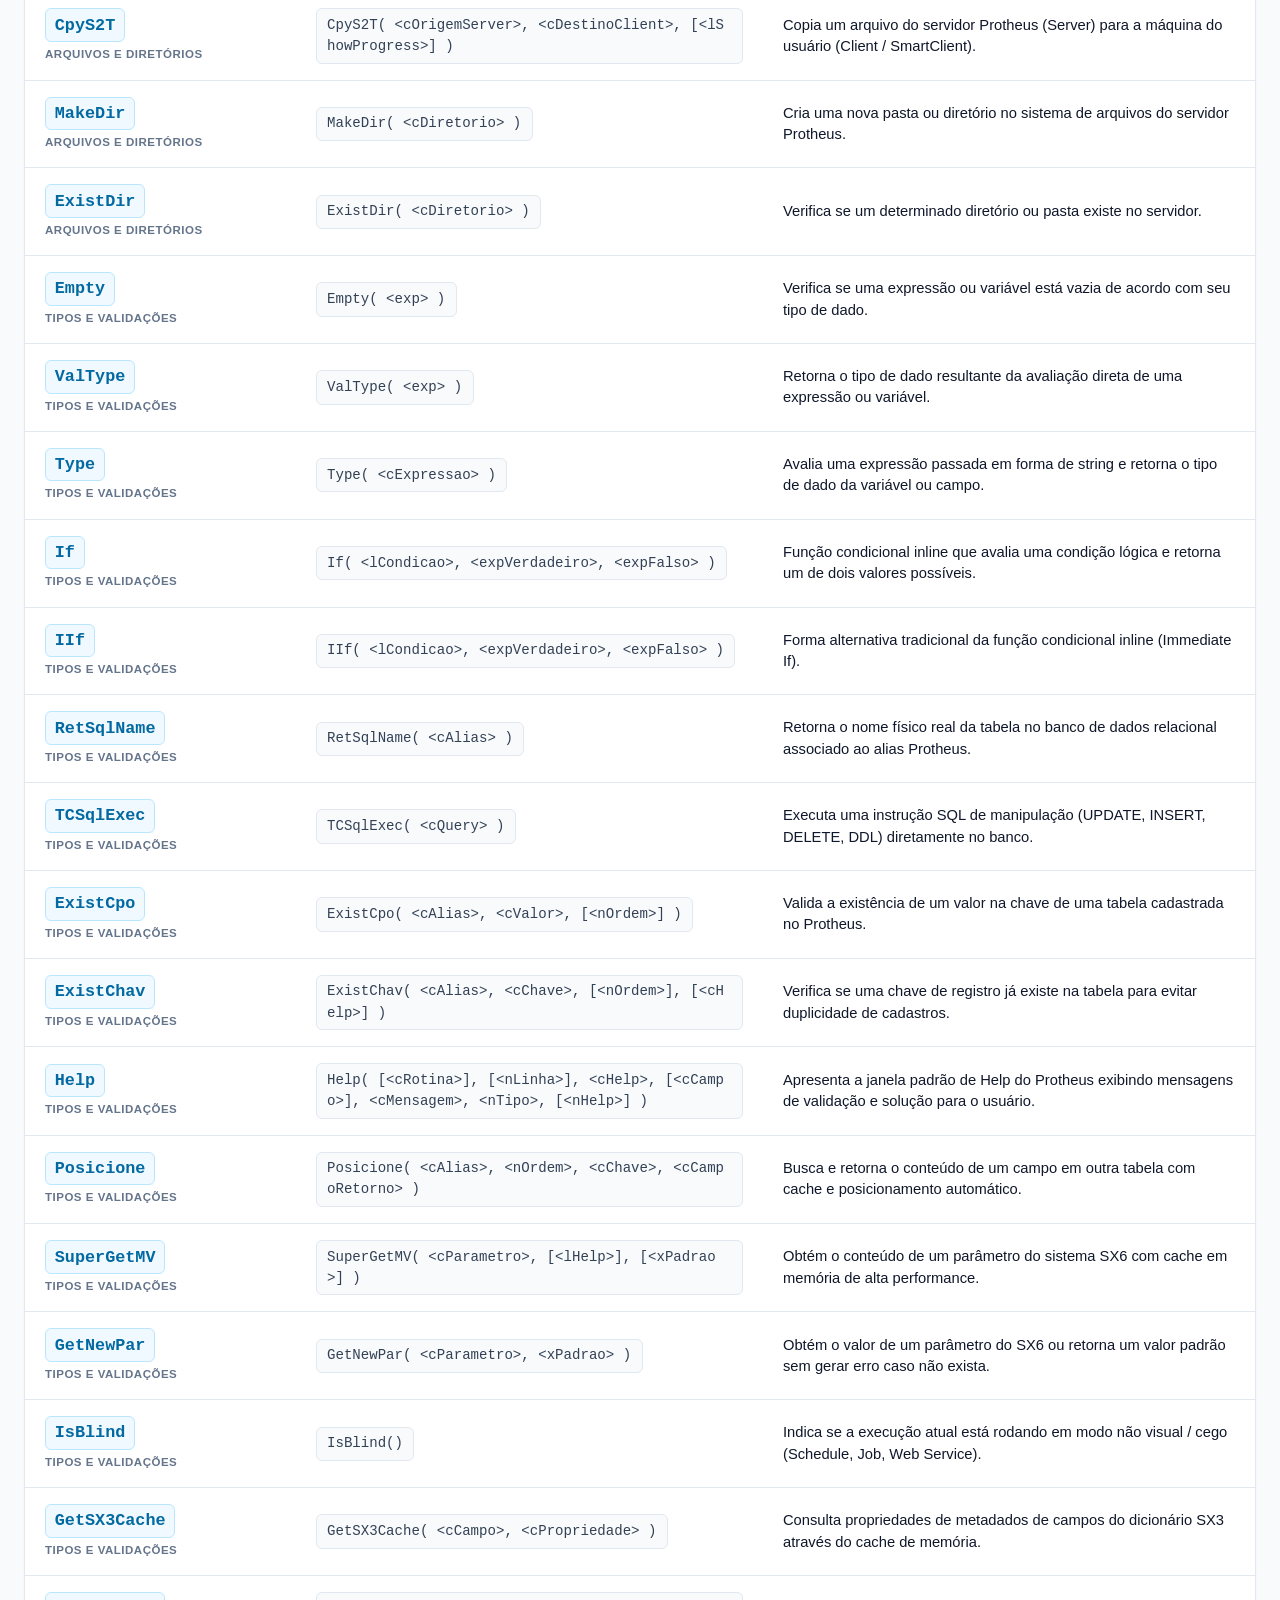
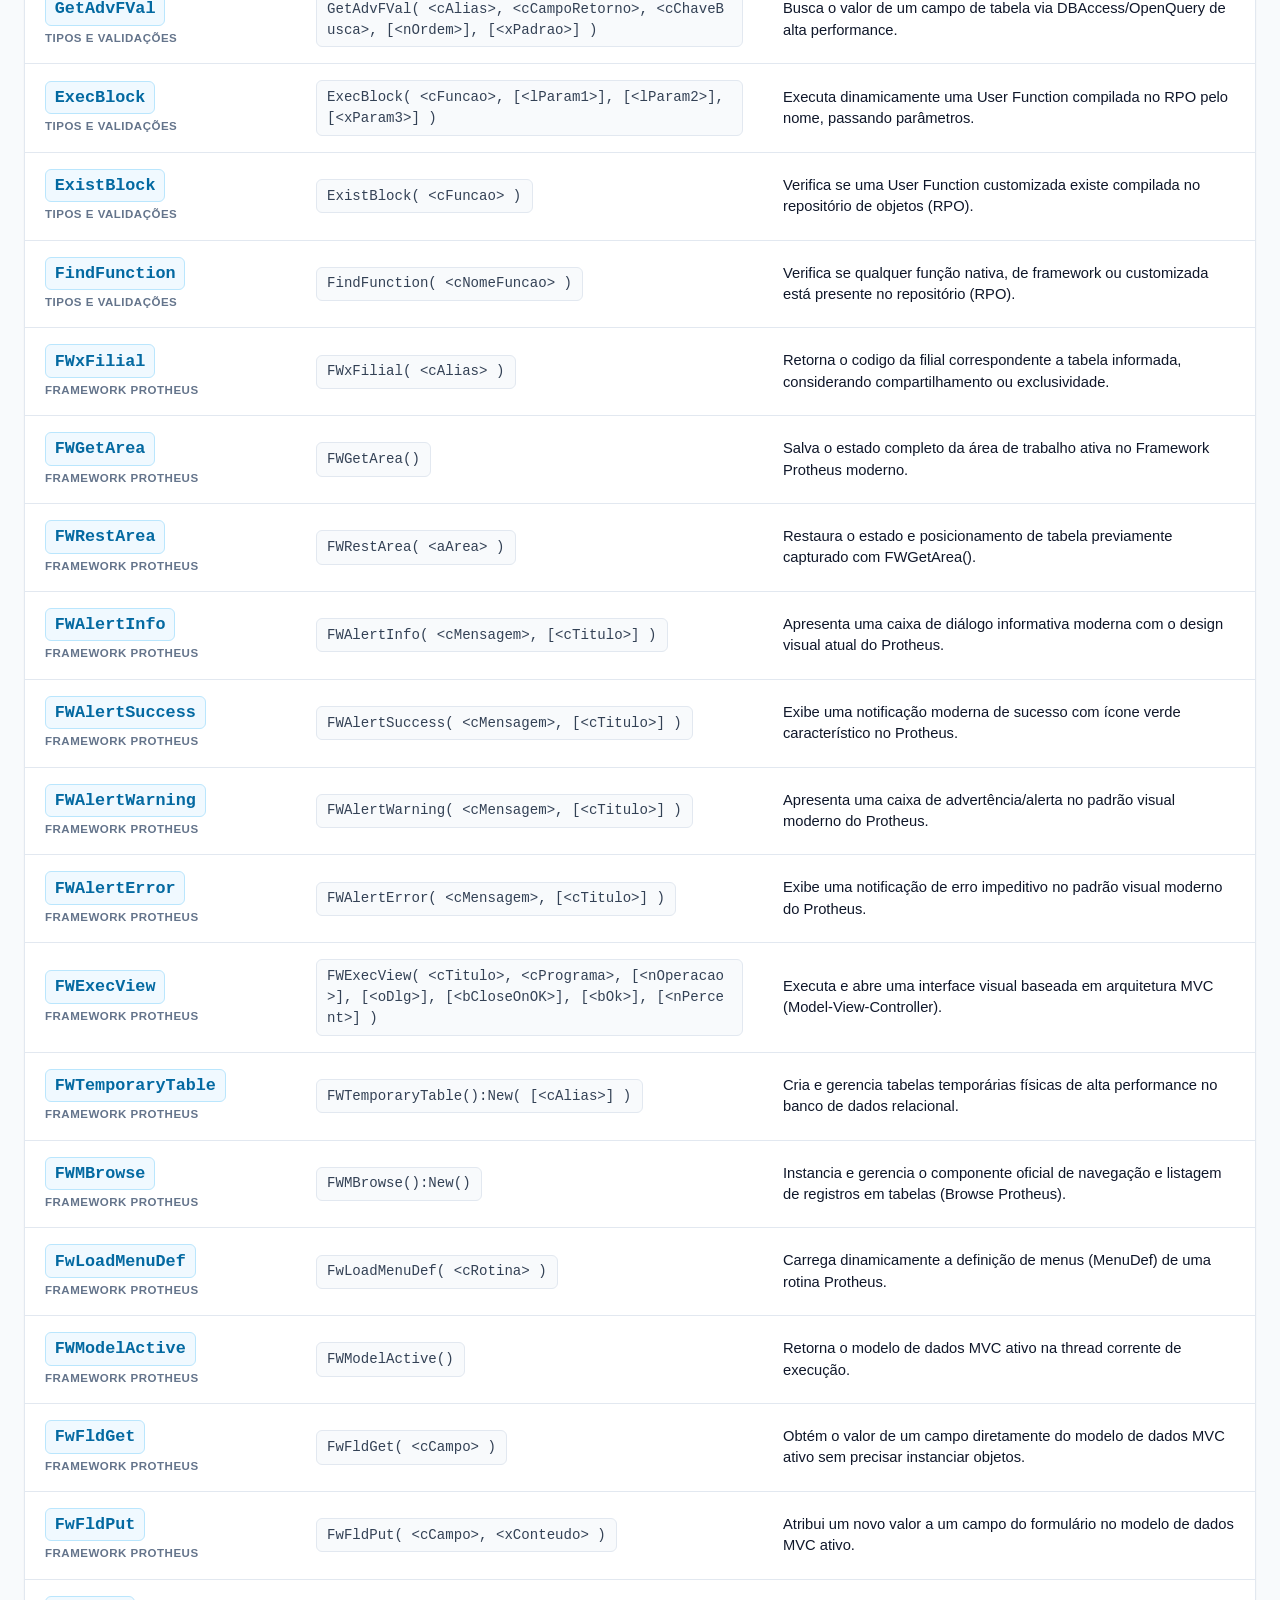
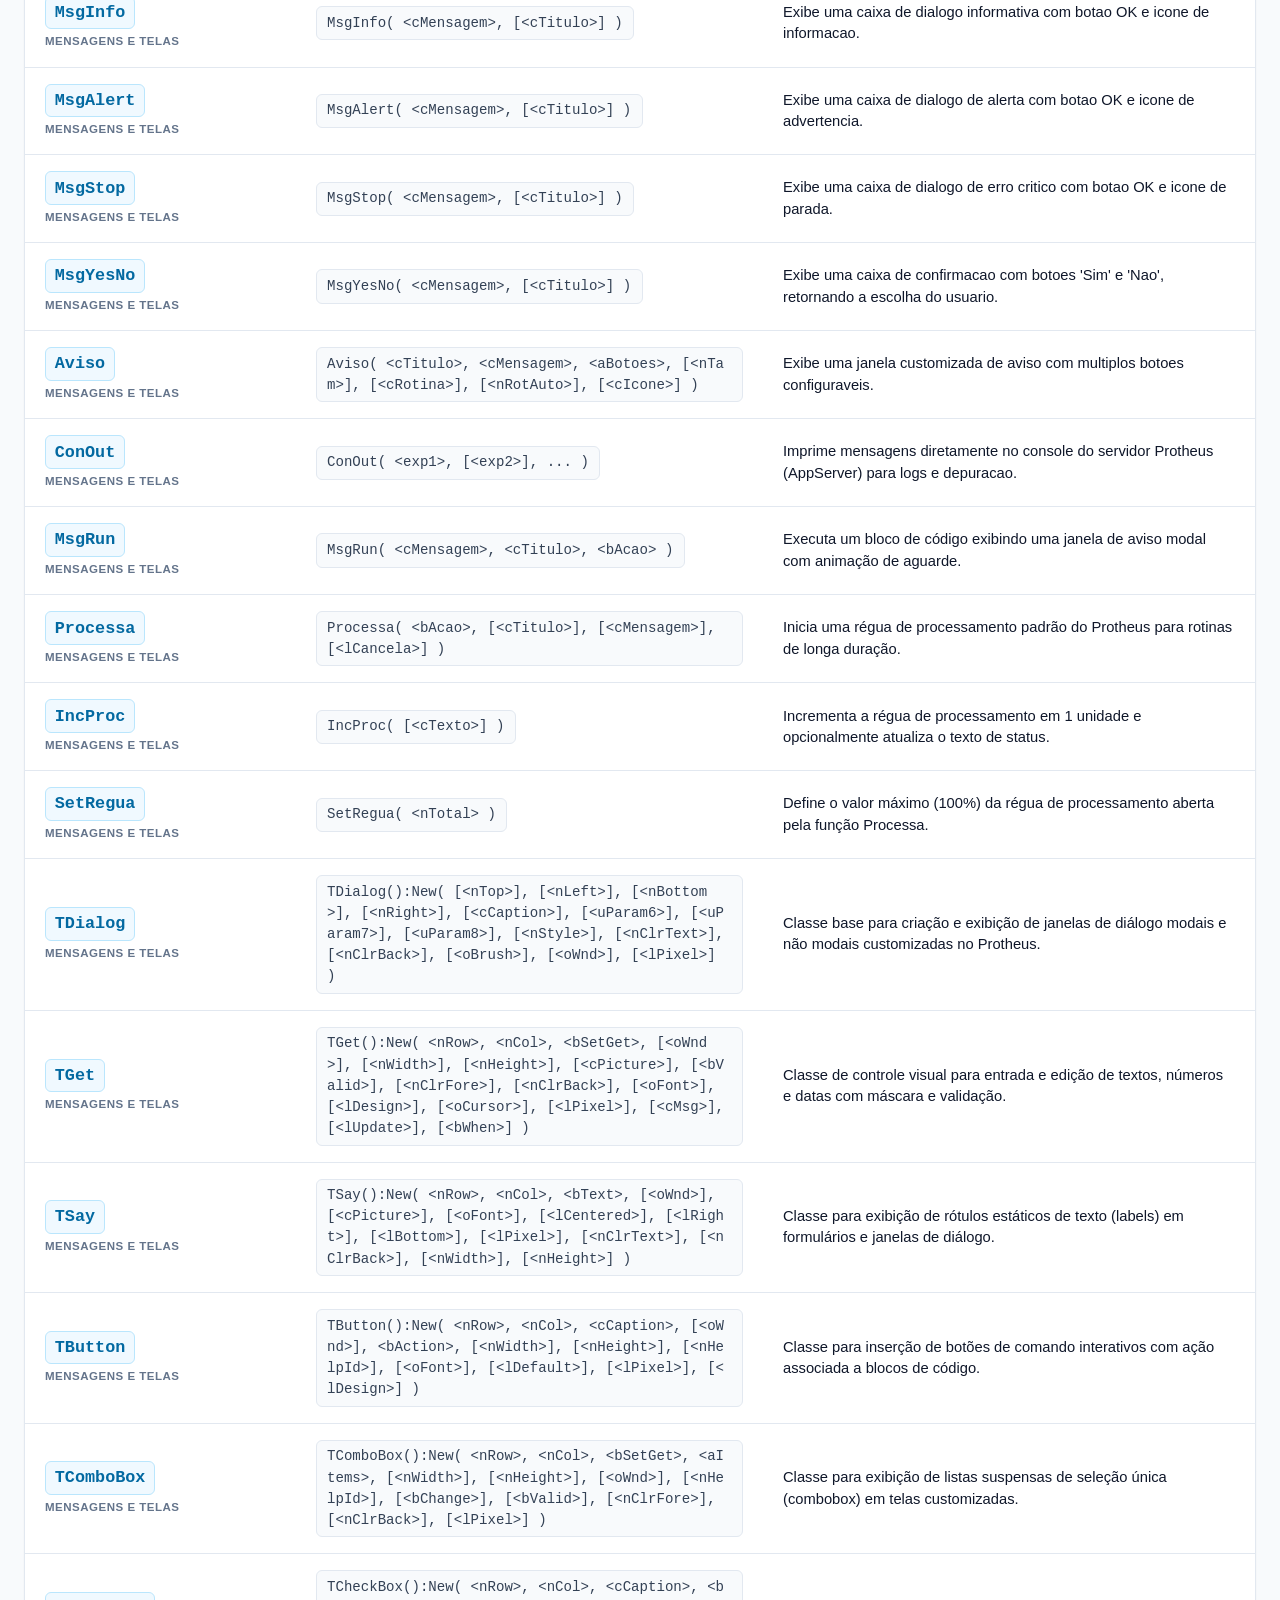
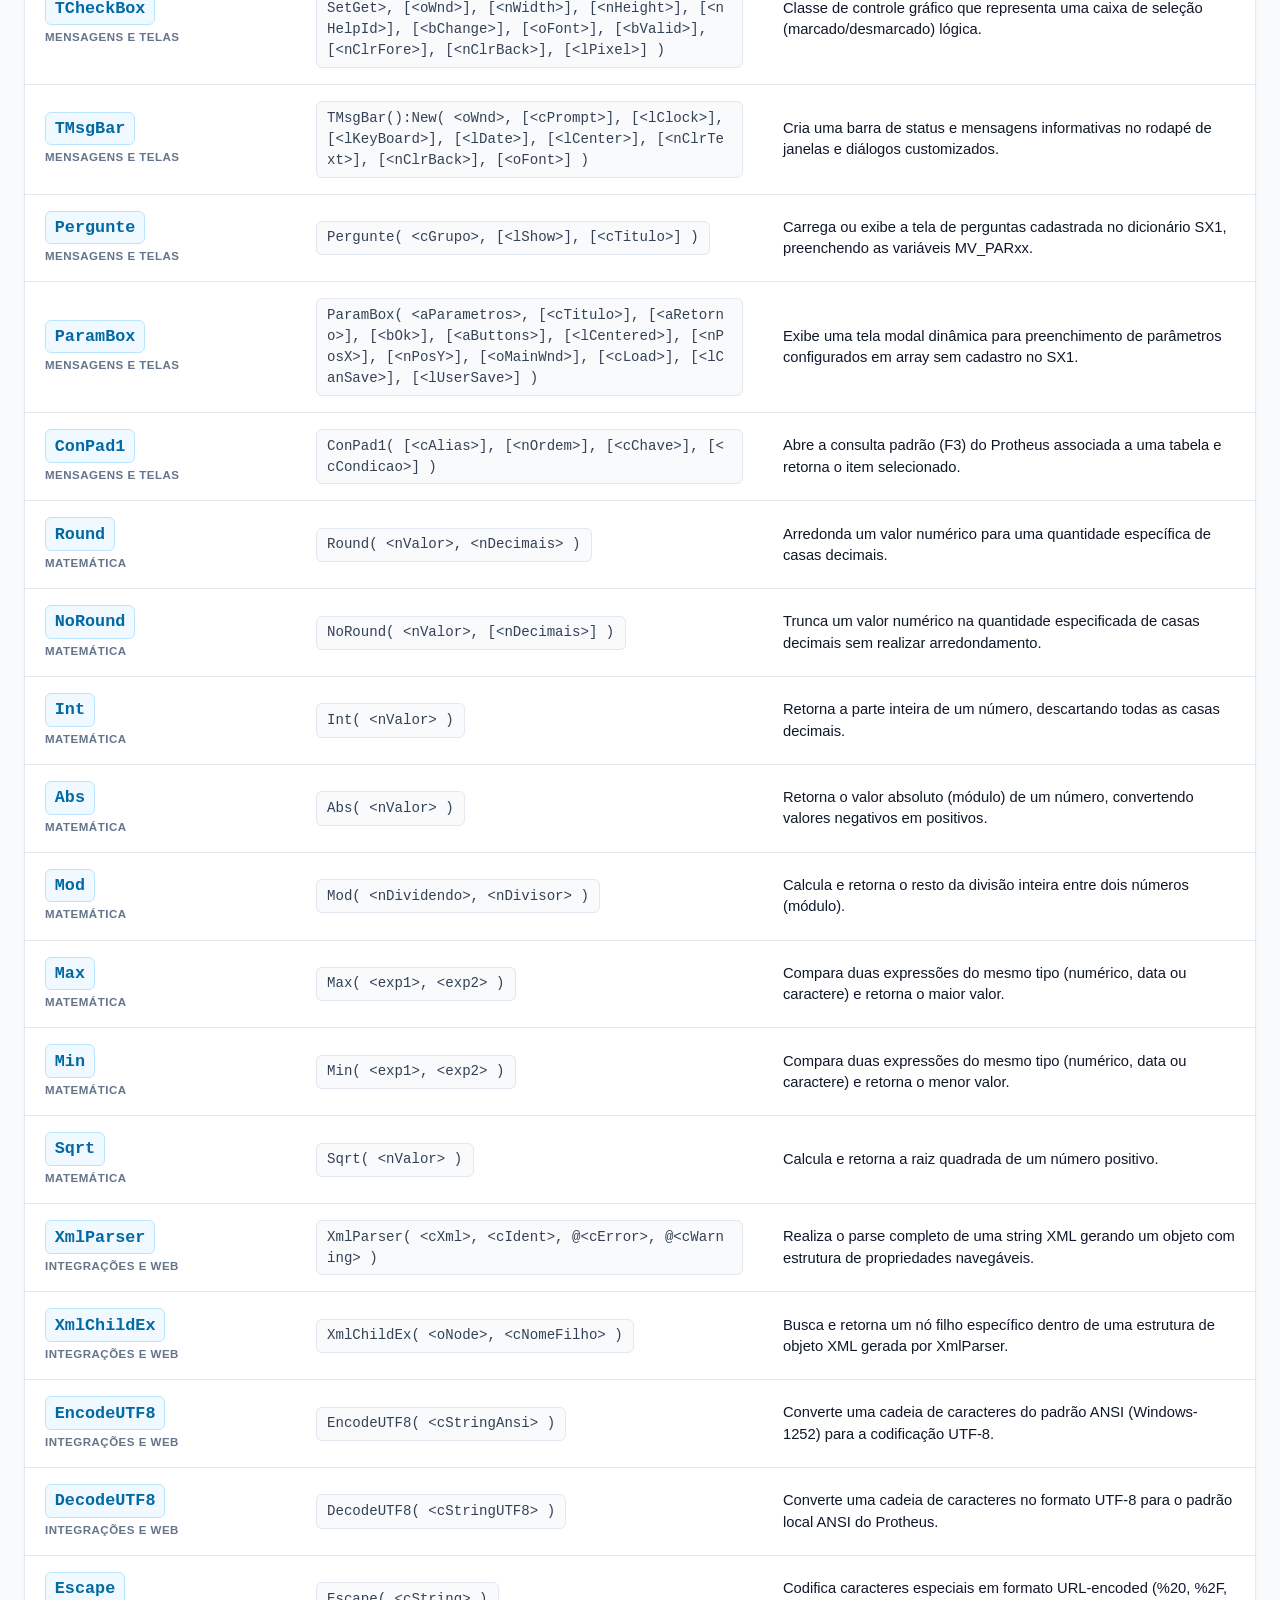
==== commit 11dc310d: "expande catalogo para 200 funcoes ADVPL e ajusta link principal do GitHub Pages" ====
--- a/catalogo_advpl/index.html
+++ b/catalogo_advpl/index.html
@@ -199,6 +199,8 @@
   <script src="dados/mensagens_telas.js"></script>
   <script src="dados/matematica.js"></script>
   <script src="dados/integracoes_web.js"></script>
+  <script src="dados/ambiente_debug.js"></script>
+  <script src="dados/relatorios.js"></script>
 
   <!-- Script Principal da Aplicacao -->
   <script src="app.js"></script>
